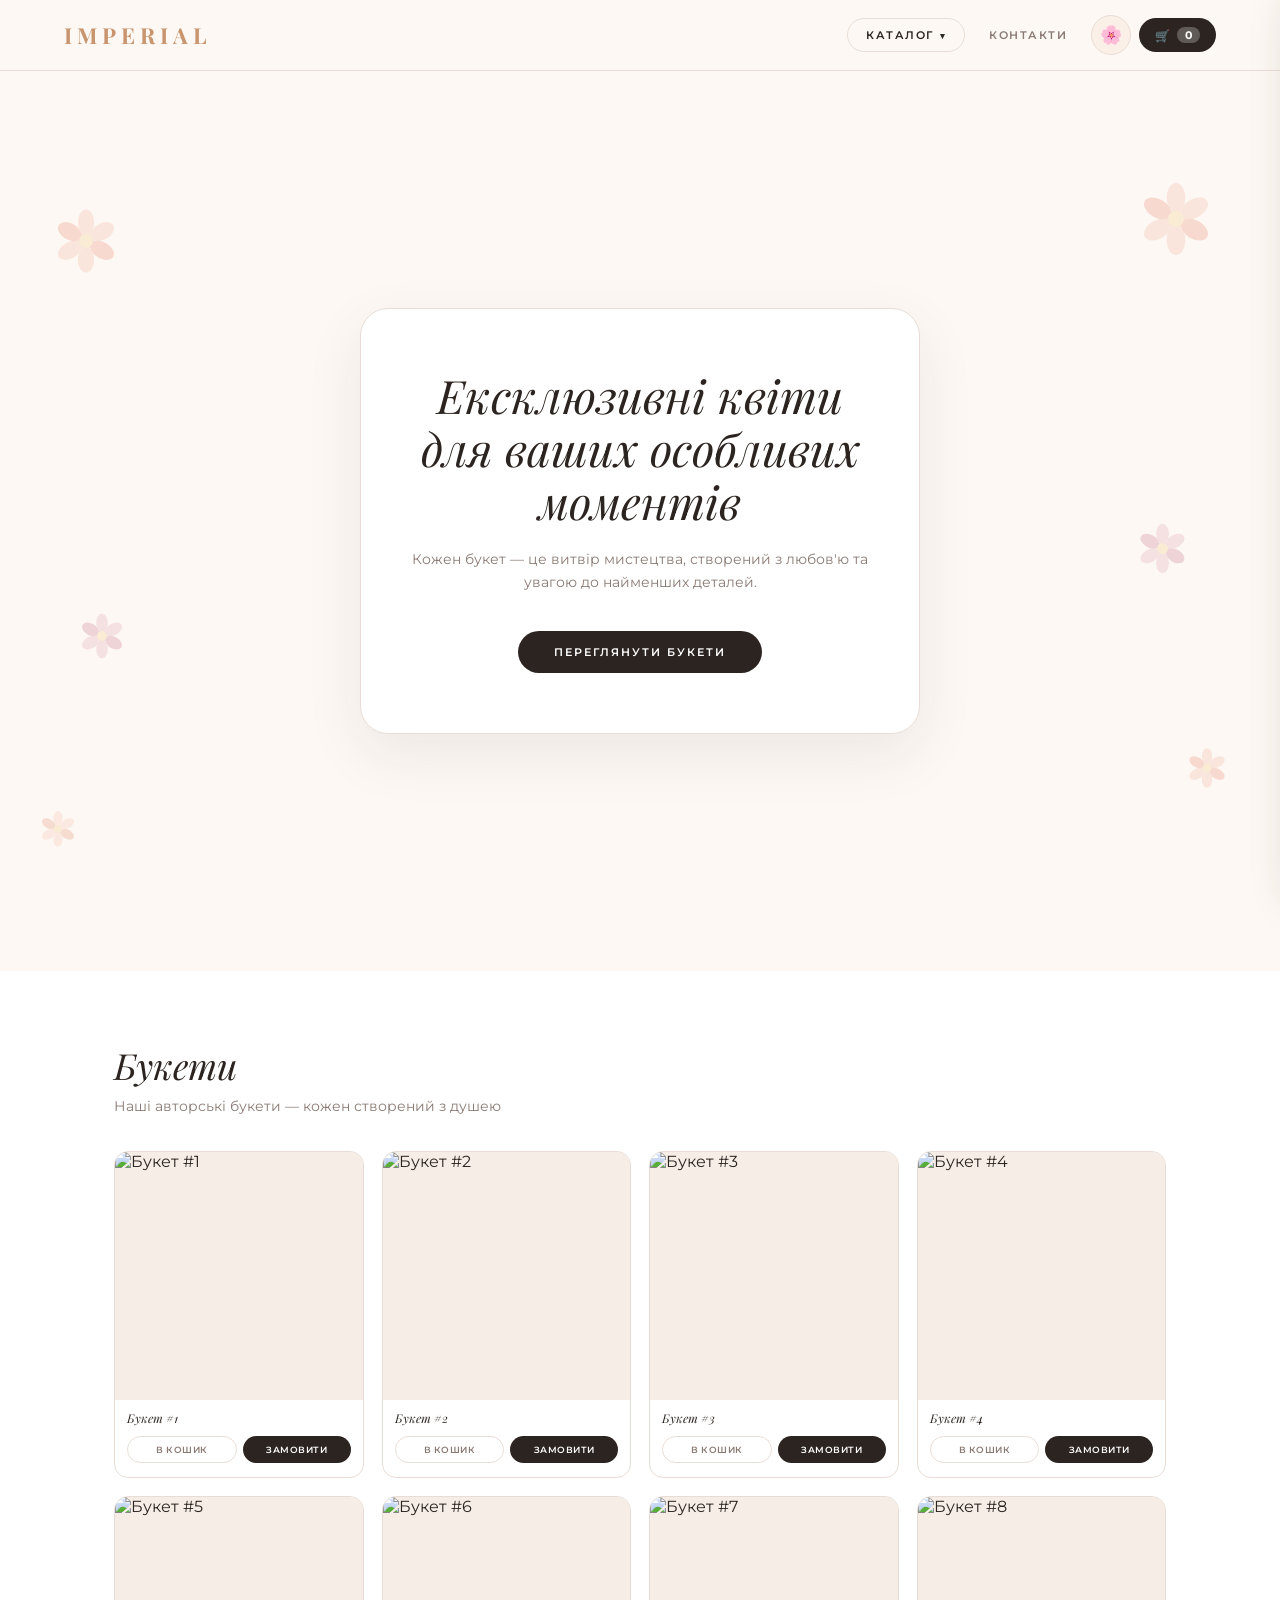
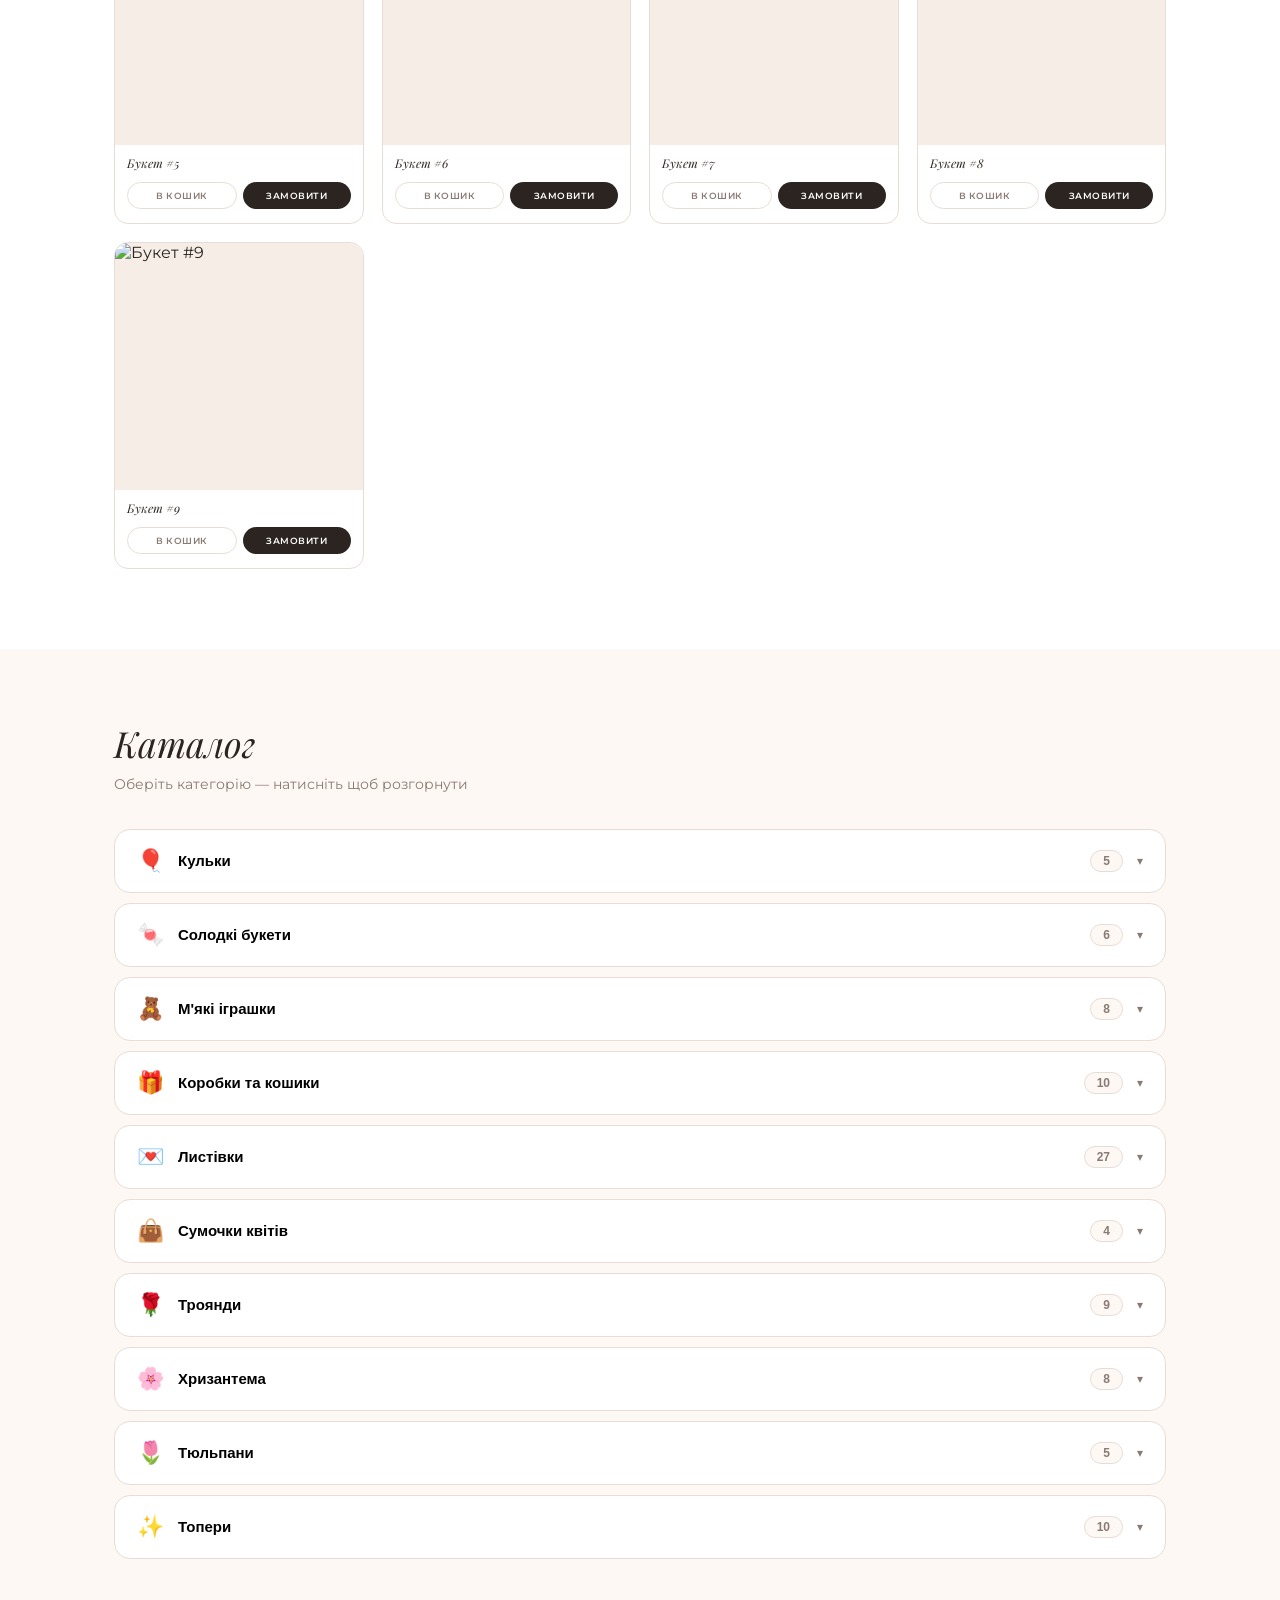
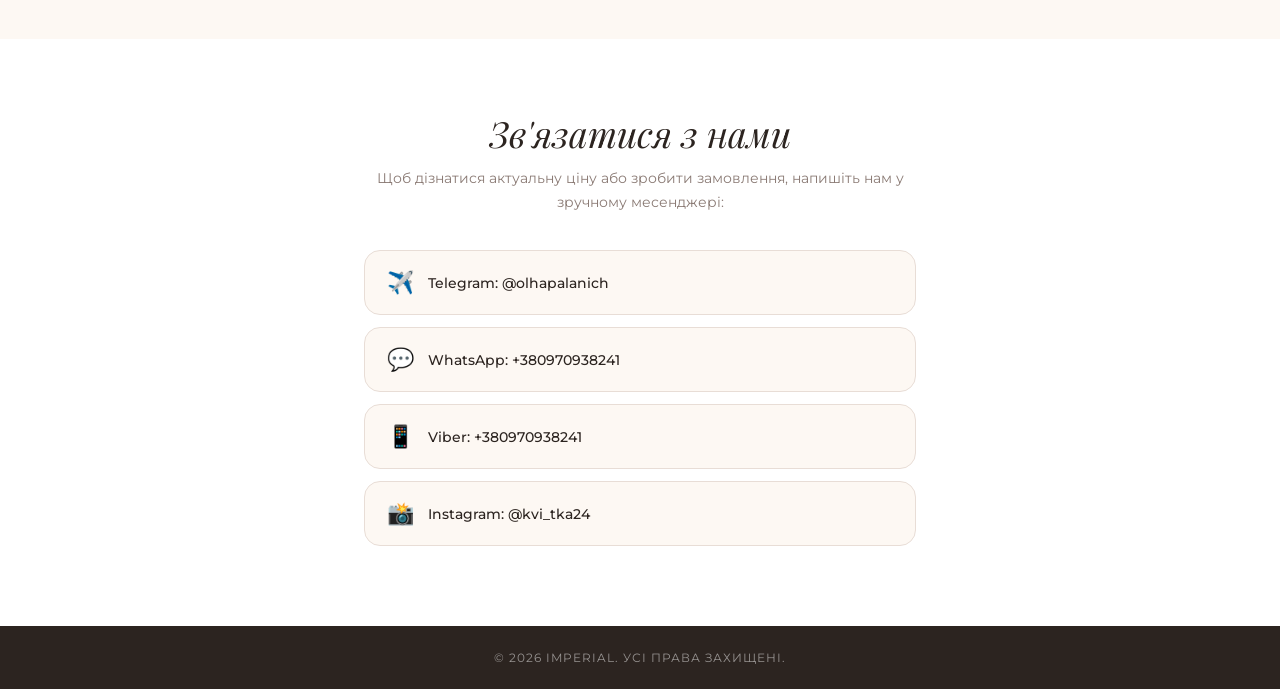
==== index.html @ 73790896 "update" ====
<!DOCTYPE html>
<html lang="uk">
<head>
<meta charset="UTF-8">
<meta name="viewport" content="width=device-width, initial-scale=1.0">
<title>Imperial — Квіти та Подарунки</title>
<link href="https://fonts.googleapis.com/css2?family=Playfair+Display:ital,wght@0,400;0,700;1,400&family=Montserrat:wght@400;500;600&display=swap" rel="stylesheet">
<style>
:root {
  --bg: #fdf8f3;
  --white: #fff;
  --text: #2c2420;
  --muted: #8a7a74;
  --border: #e8ddd6;
  --accent: #c9956e;
  --accent-light: #faf0e8;
  --dark: #2c2420;
}
* { margin:0; padding:0; box-sizing:border-box; }
html { scroll-behavior:smooth; }
body { font-family:'Montserrat',sans-serif; background:var(--bg); color:var(--text); }

/* ─── HEADER ─── */
.hdr { position:sticky; top:0; z-index:500; background:rgba(253,248,243,.96); backdrop-filter:blur(12px); border-bottom:1px solid var(--border); }
.hdr-in { max-width:1200px; margin:0 auto; padding:0 24px; height:70px; display:flex; align-items:center; justify-content:space-between; }
.logo { font-family:'Playfair Display',serif; font-size:22px; letter-spacing:5px; font-weight:700; color:var(--accent); text-decoration:none; }
.nav { display:flex; align-items:center; gap:8px; }

/* catalog dropdown */
.dd-wrap { position:relative; }
.dd-trigger { display:flex; align-items:center; gap:6px; padding:9px 18px; background:none; border:1.5px solid var(--border); border-radius:30px; cursor:pointer; font-family:'Montserrat',sans-serif; font-size:11px; font-weight:600; letter-spacing:1.5px; text-transform:uppercase; color:var(--text); transition:.2s; }
.dd-trigger:hover, .dd-trigger.is-open { background:var(--accent-light); border-color:var(--accent); }
.dd-arrow { font-size:9px; transition:transform .25s; }
.dd-trigger.is-open .dd-arrow { transform:rotate(180deg); }
.dd-menu { display:none; position:fixed; background:var(--white); border:1px solid var(--border); border-radius:18px; padding:8px; box-shadow:0 20px 60px rgba(44,36,32,.15); z-index:9999; min-width:230px; }
.dd-menu.is-open { display:block; animation:ddIn .18s ease; }
@keyframes ddIn { from{opacity:0;transform:translateY(-6px)} to{opacity:1;transform:translateY(0)} }
.dd-btn { display:flex; align-items:center; justify-content:space-between; width:100%; padding:10px 14px; border:none; background:none; border-radius:10px; cursor:pointer; font-family:'Montserrat',sans-serif; font-size:13px; font-weight:500; color:var(--text); transition:.15s; }
.dd-btn:hover { background:var(--accent-light); padding-left:18px; }
.dd-btn .cnt { font-size:11px; color:var(--muted); }
.dd-sep { height:1px; background:var(--border); margin:5px 8px; }
.dd-btn.all { font-weight:700; color:var(--accent); }

/* nav buttons */
.nav-a { padding:9px 16px; background:none; border:none; font-family:'Montserrat',sans-serif; font-size:11px; font-weight:600; letter-spacing:1.5px; text-transform:uppercase; color:var(--muted); cursor:pointer; border-radius:30px; text-decoration:none; transition:.2s; }
.nav-a:hover { color:var(--text); background:var(--accent-light); }
.build-btn { width:40px; height:40px; border-radius:50%; background:var(--accent-light); border:1.5px solid var(--border); font-size:18px; cursor:pointer; transition:.2s; display:flex; align-items:center; justify-content:center; }
.build-btn:hover { background:var(--accent); }
.cart-btn { display:flex; align-items:center; gap:7px; padding:9px 16px; background:var(--dark); border:none; border-radius:30px; cursor:pointer; color:white; font-family:'Montserrat',sans-serif; font-size:12px; font-weight:600; transition:.2s; }
.cart-btn:hover { background:var(--accent); }
.cart-n { background:rgba(255,255,255,.25); color:white; border-radius:20px; padding:1px 8px; font-size:11px; font-weight:700; min-width:20px; text-align:center; }

/* ─── HERO ─── */
.hero { min-height:100svh; display:flex; align-items:center; justify-content:center; text-align:center; position:relative; overflow:hidden; padding:80px 24px; }
.hero-fl { position:absolute; inset:0; pointer-events:none; }
.fl { position:absolute; opacity:.35; }
@keyframes fa { 0%,100%{transform:translateY(0) rotate(-5deg)} 50%{transform:translateY(-14px) rotate(5deg)} }
@keyframes fb { 0%,100%{transform:translateY(0) rotate(5deg)} 50%{transform:translateY(-10px) rotate(-8deg)} }
@keyframes fc { 0%,100%{transform:translateY(0)} 50%{transform:translateY(-18px) rotate(6deg)} }
.hero-card { background:white; border-radius:28px; padding:60px 50px; max-width:560px; box-shadow:0 20px 60px rgba(44,36,32,.08); border:1px solid var(--border); position:relative; z-index:1; }
.hero-title { font-family:'Playfair Display',serif; font-style:italic; font-size:46px; font-weight:400; line-height:1.15; margin-bottom:20px; }
.hero-sub { font-size:14px; color:var(--muted); line-height:1.7; margin-bottom:36px; }
.btn-dark { display:inline-block; padding:14px 36px; background:var(--dark); color:white; border:none; border-radius:30px; cursor:pointer; font-family:'Montserrat',sans-serif; font-size:11px; font-weight:600; letter-spacing:2px; text-transform:uppercase; transition:.25s; }
.btn-dark:hover { background:var(--accent); }

/* ─── SECTIONS ─── */
.section { padding:70px 0 80px; }
.section.bg-white { background:white; }
.sec-in { max-width:1100px; margin:0 auto; padding:0 24px; }
.sec-hdr { margin-bottom:36px; }
.sec-hdr h2 { font-family:'Playfair Display',serif; font-style:italic; font-size:36px; font-weight:400; margin-bottom:8px; }
.sec-hdr p { font-size:14px; color:var(--muted); }

/* ─── PRODUCT GRID ─── */
.pg { display:grid; grid-template-columns:repeat(auto-fill,minmax(200px,1fr)); gap:18px; }
.pc { background:var(--white); border-radius:14px; border:1px solid var(--border); overflow:hidden; transition:.3s; }
.pc:hover { transform:translateY(-3px); box-shadow:0 10px 28px rgba(44,36,32,.1); border-color:var(--accent); }
.pc-img { aspect-ratio:1; overflow:hidden; background:var(--bg); }
.pc-img img { width:100%; height:100%; object-fit:cover; display:block; transition:transform .4s; }
.pc:hover .pc-img img { transform:scale(1.06); }
.pc-body { padding:10px 12px 14px; }
.pc-name { font-family:'Playfair Display',serif; font-style:italic; font-size:12px; margin-bottom:10px; line-height:1.4; }
.pc-btns { display:flex; gap:6px; }
.pc-cart { flex:1; padding:7px 4px; border-radius:20px; border:1.5px solid var(--border); background:none; font-family:'Montserrat',sans-serif; font-size:9px; font-weight:600; text-transform:uppercase; letter-spacing:.5px; color:var(--muted); cursor:pointer; transition:.2s; }
.pc-cart:hover { background:var(--accent-light); border-color:var(--accent); color:var(--text); }
.pc-order { flex:1; padding:7px 4px; border-radius:20px; border:none; background:var(--dark); color:white; font-family:'Montserrat',sans-serif; font-size:9px; font-weight:600; text-transform:uppercase; letter-spacing:.5px; cursor:pointer; transition:.2s; }
.pc-order:hover { background:var(--accent); }

/* ─── ACCORDION ─── */
.acc { display:flex; flex-direction:column; gap:10px; }
.acc-block { background:var(--white); border-radius:16px; border:1px solid var(--border); overflow:hidden; transition:box-shadow .3s,border-color .3s; }
.acc-block.open { border-color:var(--accent); box-shadow:0 6px 30px rgba(201,149,110,.12); }
.acc-head { display:flex; align-items:center; gap:14px; width:100%; padding:18px 22px; background:none; border:none; cursor:pointer; text-align:left; transition:background .2s; }
.acc-head:hover, .acc-block.open .acc-head { background:var(--accent-light); }
.acc-ico { font-size:22px; flex-shrink:0; }
.acc-lbl { flex:1; font-size:15px; font-weight:600; }
.acc-num { padding:3px 12px; border-radius:20px; background:var(--bg); border:1px solid var(--border); font-size:12px; font-weight:600; color:var(--muted); transition:.2s; }
.acc-block.open .acc-num { background:var(--accent); border-color:var(--accent); color:white; }
.acc-arr { font-size:12px; color:var(--muted); transition:transform .3s; flex-shrink:0; }
.acc-block.open .acc-arr { transform:rotate(180deg); }
.acc-body { display:none; border-top:1px solid var(--border); padding:22px; }
.acc-block.open .acc-body { display:block; animation:accIn .25s ease; }
@keyframes accIn { from{opacity:0;transform:translateY(-8px)} to{opacity:1;transform:translateY(0)} }

/* ─── CONTACTS ─── */
.contacts-inner { max-width:600px; margin:0 auto; padding:0 24px; text-align:center; }
.contacts-inner h2 { font-family:'Playfair Display',serif; font-style:italic; font-size:36px; font-weight:400; margin-bottom:10px; }
.contacts-inner > p { font-size:14px; color:var(--muted); margin-bottom:36px; line-height:1.7; }
.cc { display:flex; flex-direction:column; gap:12px; }
.cc-btn { display:flex; align-items:center; gap:14px; padding:18px 22px; background:var(--bg); border:1px solid var(--border); border-radius:16px; cursor:pointer; color:var(--text); font-family:'Montserrat',sans-serif; font-size:14px; font-weight:500; transition:.2s; text-align:left; }
.cc-btn:hover { background:var(--accent-light); border-color:var(--accent); transform:translateX(4px); }
.cc-ico { font-size:22px; flex-shrink:0; }

/* ─── FOOTER ─── */
footer { background:var(--dark); color:rgba(255,255,255,.5); text-align:center; padding:24px; font-size:12px; letter-spacing:1px; text-transform:uppercase; }

/* ─── OVERLAY + SIDEBAR ─── */
.overlay { display:none; position:fixed; inset:0; background:rgba(44,36,32,.4); z-index:1000; backdrop-filter:blur(2px); }
.overlay.on { display:block; }
.sb { position:fixed; top:0; right:-420px; width:400px; height:100vh; background:var(--white); z-index:1001; transition:right .35s ease; display:flex; flex-direction:column; box-shadow:-10px 0 40px rgba(44,36,32,.15); }
.sb.on { right:0; }
.sb-hdr { padding:18px 22px 16px; border-bottom:1px solid var(--border); display:flex; align-items:center; justify-content:space-between; }
.sb-tabs { display:flex; gap:4px; }
.sb-tab { padding:7px 16px; border-radius:20px; border:none; background:none; font-family:'Montserrat',sans-serif; font-size:12px; font-weight:600; cursor:pointer; color:var(--muted); transition:.2s; }
.sb-tab.on { background:var(--dark); color:white; }
.sb-x { width:34px; height:34px; border-radius:50%; border:1.5px solid var(--border); background:none; font-size:18px; cursor:pointer; color:var(--muted); display:flex; align-items:center; justify-content:center; transition:.2s; }
.sb-x:hover { background:var(--border); }
.sb-panel { display:none; flex-direction:column; flex:1; overflow:hidden; }
.sb-panel.on { display:flex; }
.sb-scroll { flex:1; overflow-y:auto; padding:16px 22px; }
.sb-foot { padding:14px 22px; border-top:1px solid var(--border); }

/* cart */
.cart-empty { text-align:center; padding:60px 20px; color:var(--muted); }
.cart-empty span { font-size:44px; display:block; margin-bottom:12px; opacity:.3; }
.cart-empty p { font-size:15px; font-weight:500; margin-bottom:6px; }
.ci { display:flex; align-items:center; gap:10px; padding:12px 0; border-bottom:1px solid var(--border); }
.ci-name { flex:1; font-size:13px; line-height:1.4; }
.ci-ctrl { display:flex; align-items:center; gap:6px; }
.ci-q { width:26px; height:26px; border-radius:50%; border:1.5px solid var(--border); background:none; font-size:14px; cursor:pointer; color:var(--muted); display:flex; align-items:center; justify-content:center; transition:.2s; }
.ci-q:hover { border-color:var(--accent); color:var(--accent); }
.ci-num { font-size:13px; font-weight:600; min-width:18px; text-align:center; }
.ci-rm { width:26px; height:26px; border-radius:50%; border:none; background:none; font-size:18px; cursor:pointer; color:var(--muted); display:flex; align-items:center; justify-content:center; transition:color .2s; }
.ci-rm:hover { color:#c0392b; }
.cart-total { font-size:13px; color:var(--muted); margin-bottom:12px; }
.cart-total b { color:var(--text); }
.ms-lbl { font-size:11px; font-weight:600; letter-spacing:1px; text-transform:uppercase; color:var(--muted); margin-bottom:8px; }
.ms-grid { display:grid; grid-template-columns:1fr 1fr; gap:7px; margin-bottom:10px; }
.ms-btn { padding:9px 6px; border-radius:10px; border:1.5px solid var(--border); background:none; font-family:'Montserrat',sans-serif; font-size:11px; font-weight:600; cursor:pointer; color:var(--muted); transition:.2s; }
.ms-btn:hover, .ms-btn.on { background:var(--accent-light); border-color:var(--accent); color:var(--text); }
.order-btn { width:100%; padding:14px; border-radius:14px; background:var(--dark); border:none; color:white; font-family:'Montserrat',sans-serif; font-size:12px; font-weight:600; letter-spacing:1px; text-transform:uppercase; cursor:pointer; transition:.25s; }
.order-btn:hover { background:var(--accent); }

/* builder */
.bld-lbl { font-size:11px; font-weight:600; letter-spacing:1px; text-transform:uppercase; color:var(--muted); margin-bottom:10px; }
.ft-grid { display:grid; grid-template-columns:repeat(3,1fr); gap:8px; margin-bottom:18px; }
.ft-btn { padding:12px 6px; border-radius:12px; border:1.5px solid var(--border); background:none; font-family:'Montserrat',sans-serif; font-size:11px; font-weight:600; cursor:pointer; color:var(--muted); transition:.2s; text-align:center; }
.ft-btn .fi { display:block; font-size:22px; margin-bottom:4px; }
.ft-btn:hover, .ft-btn.on { background:var(--accent-light); border-color:var(--accent); color:var(--text); }
.cg { display:flex; flex-wrap:wrap; gap:7px; margin-bottom:18px; min-height:36px; }
.cc2 { display:flex; align-items:center; gap:6px; padding:6px 12px; border-radius:20px; border:1.5px solid var(--border); background:none; font-family:'Montserrat',sans-serif; font-size:11px; font-weight:500; cursor:pointer; color:var(--muted); transition:.2s; }
.cc2.on { border-color:var(--accent); background:var(--accent-light); color:var(--text); }
.cd { width:12px; height:12px; border-radius:50%; border:1px solid rgba(0,0,0,.1); flex-shrink:0; }
.qty-row { display:flex; align-items:center; justify-content:space-between; margin-bottom:18px; }
.qty-ctrl { display:flex; align-items:center; gap:10px; }
.qty-b { width:32px; height:32px; border-radius:50%; border:1.5px solid var(--border); background:none; font-size:18px; cursor:pointer; color:var(--muted); display:flex; align-items:center; justify-content:center; transition:.2s; }
.qty-b:hover { border-color:var(--accent); color:var(--accent); }
.qty-n { font-size:16px; font-weight:600; min-width:28px; text-align:center; }
.add-btn { width:100%; padding:12px; border-radius:12px; background:var(--accent-light); border:1.5px solid var(--accent); color:var(--accent); font-family:'Montserrat',sans-serif; font-size:11px; font-weight:700; letter-spacing:1px; text-transform:uppercase; cursor:pointer; transition:.2s; margin-bottom:18px; }
.add-btn:hover { background:var(--accent); color:white; }
.bld-list { margin-bottom:14px; }
.bld-item { display:flex; align-items:center; gap:10px; padding:10px 0; border-bottom:1px solid var(--border); }
.bi-info { flex:1; }
.bi-t { font-size:13px; font-weight:600; }
.bi-d { font-size:11px; color:var(--muted); }
.bld-note { width:100%; padding:10px 14px; border-radius:12px; border:1.5px solid var(--border); background:var(--bg); font-family:'Montserrat',sans-serif; font-size:13px; resize:none; outline:none; margin-bottom:12px; color:var(--text); }
.bld-note:focus { border-color:var(--accent); }

/* modal */
.modal-bg { display:none; position:fixed; inset:0; z-index:2000; background:rgba(44,36,32,.45); backdrop-filter:blur(4px); align-items:center; justify-content:center; padding:20px; }
.modal-bg.on { display:flex; }
.modal { background:white; border-radius:24px; padding:36px; width:100%; max-width:440px; max-height:calc(100svh - 40px); overflow-y:auto; box-shadow:0 30px 80px rgba(44,36,32,.2); }
.modal h3 { font-family:'Playfair Display',serif; font-style:italic; font-size:22px; font-weight:400; margin-bottom:6px; }
.modal-sub { font-size:13px; color:var(--muted); margin-bottom:22px; }
.modal-btns { display:flex; flex-direction:column; gap:10px; }
.modal-btn { display:flex; align-items:center; gap:12px; padding:14px 18px; border-radius:14px; border:1.5px solid var(--border); background:var(--bg); font-family:'Montserrat',sans-serif; font-size:13px; font-weight:500; cursor:pointer; color:var(--text); transition:.2s; text-align:left; }
.modal-btn:hover { background:var(--accent-light); border-color:var(--accent); transform:translateX(4px); }
.modal-btn .mi { font-size:22px; }
.modal-cancel { width:100%; margin-top:14px; padding:12px; border-radius:12px; border:1.5px solid var(--border); background:none; font-family:'Montserrat',sans-serif; font-size:12px; font-weight:600; cursor:pointer; color:var(--muted); transition:.2s; }
.modal-cancel:hover { background:var(--border); }

/* toast */
.toast { position:fixed; bottom:30px; left:50%; transform:translateX(-50%) translateY(20px); background:var(--dark); color:white; padding:16px 24px; border-radius:16px; font-family:'Montserrat',sans-serif; font-size:13px; font-weight:500; z-index:9999; box-shadow:0 10px 40px rgba(0,0,0,.3); text-align:center; line-height:1.6; max-width:320px; opacity:0; transition:all .3s ease; pointer-events:none; }
.toast.on { opacity:1; transform:translateX(-50%) translateY(0); }

/* mobile */
@media(max-width:768px) {
  .sb { width:min(100vw,400px); }
  .hero-title { font-size:32px; }
  .hero-card { padding:40px 28px; }
  .pg { grid-template-columns:repeat(2,1fr); gap:12px; }
}
@media(max-width:480px) {
  .nav-a { display:none; }
  .hero-card { padding:30px 18px; }
  .hero-title { font-size:27px; }
}
</style>
</head>
<body>

<!-- HEADER -->
<header class="hdr">
  <div class="hdr-in">
    <a href="#" class="logo">IMPERIAL</a>
    <nav class="nav">
      <div class="dd-wrap">
        <button class="dd-trigger" id="ddBtn" onclick="ddToggle(event)">
          Каталог <span class="dd-arrow">▾</span>
        </button>
        <div class="dd-menu" id="ddMenu">
          <button class="dd-btn all" onclick="ddGo('bouquets')">💐 Букети <span class="cnt">9</span></button>
          <div class="dd-sep"></div>
          <button class="dd-btn" onclick="ddGo('kulky')">🎈 Кульки <span class="cnt">5</span></button>
          <button class="dd-btn" onclick="ddGo('solodki')">🍬 Солодкі букети <span class="cnt">6</span></button>
          <button class="dd-btn" onclick="ddGo('igrashky')">🧸 М'які іграшки <span class="cnt">8</span></button>
          <button class="dd-btn" onclick="ddGo('korobky')">🎁 Коробки та кошики <span class="cnt">10</span></button>
          <button class="dd-btn" onclick="ddGo('listivky')">💌 Листівки <span class="cnt">27</span></button>
          <button class="dd-btn" onclick="ddGo('sumochky')">👜 Сумочки квітів <span class="cnt">4</span></button>
          <button class="dd-btn" onclick="ddGo('troyandy')">🌹 Троянди <span class="cnt">9</span></button>
          <button class="dd-btn" onclick="ddGo('khrizantema')">🌸 Хризантема <span class="cnt">8</span></button>
          <button class="dd-btn" onclick="ddGo('tulpany')">🌷 Тюльпани <span class="cnt">5</span></button>
          <button class="dd-btn" onclick="ddGo('topery')">✨ Топери <span class="cnt">10</span></button>
          <div class="dd-sep"></div>
          <button class="dd-btn all" onclick="ddGo('catalog')">📋 Весь каталог</button>
        </div>
      </div>
      <a href="#contacts" class="nav-a">Контакти</a>
      <button class="build-btn" onclick="sbOpen('build')" title="Скласти букет">🌸</button>
      <button class="cart-btn" onclick="sbOpen('cart')">🛒 <span class="cart-n" id="cartN">0</span></button>
    </nav>
  </div>
</header>

<!-- HERO -->
<section class="hero" id="home">
  <div class="hero-fl">
    <div class="fl" style="left:4%;top:15%;width:70px;height:70px;animation:fa 7s ease-in-out infinite">
      <svg viewBox="0 0 60 60"><circle cx="30" cy="30" r="7" fill="#e8b4a0"/><ellipse cx="30" cy="14" rx="7" ry="11" fill="#f2c4b0" transform="rotate(0 30 30)"/><ellipse cx="30" cy="14" rx="7" ry="11" fill="#f2c4b0" transform="rotate(60 30 30)"/><ellipse cx="30" cy="14" rx="7" ry="11" fill="#eda090" transform="rotate(120 30 30)"/><ellipse cx="30" cy="14" rx="7" ry="11" fill="#f2c4b0" transform="rotate(180 30 30)"/><ellipse cx="30" cy="14" rx="7" ry="11" fill="#f2c4b0" transform="rotate(240 30 30)"/><ellipse cx="30" cy="14" rx="7" ry="11" fill="#eda090" transform="rotate(300 30 30)"/><circle cx="30" cy="30" r="6" fill="#f5d5a0"/></svg>
    </div>
    <div class="fl" style="left:6%;top:60%;width:50px;height:50px;animation:fb 9s ease-in-out infinite 1s">
      <svg viewBox="0 0 60 60"><circle cx="30" cy="30" r="7" fill="#d4a0b0"/><ellipse cx="30" cy="14" rx="7" ry="11" fill="#e8b4c4" transform="rotate(0 30 30)"/><ellipse cx="30" cy="14" rx="7" ry="11" fill="#e8b4c4" transform="rotate(60 30 30)"/><ellipse cx="30" cy="14" rx="7" ry="11" fill="#d490a4" transform="rotate(120 30 30)"/><ellipse cx="30" cy="14" rx="7" ry="11" fill="#e8b4c4" transform="rotate(180 30 30)"/><ellipse cx="30" cy="14" rx="7" ry="11" fill="#e8b4c4" transform="rotate(240 30 30)"/><ellipse cx="30" cy="14" rx="7" ry="11" fill="#d490a4" transform="rotate(300 30 30)"/><circle cx="30" cy="30" r="6" fill="#f5d5a0"/></svg>
    </div>
    <div class="fl" style="left:3%;top:82%;width:40px;height:40px;animation:fc 8s ease-in-out infinite 2s">
      <svg viewBox="0 0 60 60"><circle cx="30" cy="30" r="7" fill="#e8b4a0"/><ellipse cx="30" cy="14" rx="7" ry="11" fill="#f9d0c0" transform="rotate(0 30 30)"/><ellipse cx="30" cy="14" rx="7" ry="11" fill="#f9d0c0" transform="rotate(60 30 30)"/><ellipse cx="30" cy="14" rx="7" ry="11" fill="#e8a890" transform="rotate(120 30 30)"/><ellipse cx="30" cy="14" rx="7" ry="11" fill="#f9d0c0" transform="rotate(180 30 30)"/><ellipse cx="30" cy="14" rx="7" ry="11" fill="#f9d0c0" transform="rotate(240 30 30)"/><ellipse cx="30" cy="14" rx="7" ry="11" fill="#e8a890" transform="rotate(300 30 30)"/><circle cx="30" cy="30" r="6" fill="#f5d5a0"/></svg>
    </div>
    <div class="fl" style="right:5%;top:12%;width:80px;height:80px;animation:fb 6s ease-in-out infinite .5s">
      <svg viewBox="0 0 60 60"><circle cx="30" cy="30" r="7" fill="#e8b4a0"/><ellipse cx="30" cy="14" rx="7" ry="11" fill="#f2c4b0" transform="rotate(0 30 30)"/><ellipse cx="30" cy="14" rx="7" ry="11" fill="#f2c4b0" transform="rotate(60 30 30)"/><ellipse cx="30" cy="14" rx="7" ry="11" fill="#eda090" transform="rotate(120 30 30)"/><ellipse cx="30" cy="14" rx="7" ry="11" fill="#f2c4b0" transform="rotate(180 30 30)"/><ellipse cx="30" cy="14" rx="7" ry="11" fill="#f2c4b0" transform="rotate(240 30 30)"/><ellipse cx="30" cy="14" rx="7" ry="11" fill="#eda090" transform="rotate(300 30 30)"/><circle cx="30" cy="30" r="6" fill="#f5d5a0"/></svg>
    </div>
    <div class="fl" style="right:7%;top:50%;width:55px;height:55px;animation:fa 10s ease-in-out infinite 3s">
      <svg viewBox="0 0 60 60"><circle cx="30" cy="30" r="7" fill="#d4a0b0"/><ellipse cx="30" cy="14" rx="7" ry="11" fill="#e8b4c4" transform="rotate(0 30 30)"/><ellipse cx="30" cy="14" rx="7" ry="11" fill="#e8b4c4" transform="rotate(60 30 30)"/><ellipse cx="30" cy="14" rx="7" ry="11" fill="#d490a4" transform="rotate(120 30 30)"/><ellipse cx="30" cy="14" rx="7" ry="11" fill="#e8b4c4" transform="rotate(180 30 30)"/><ellipse cx="30" cy="14" rx="7" ry="11" fill="#e8b4c4" transform="rotate(240 30 30)"/><ellipse cx="30" cy="14" rx="7" ry="11" fill="#d490a4" transform="rotate(300 30 30)"/><circle cx="30" cy="30" r="6" fill="#f5d5a0"/></svg>
    </div>
    <div class="fl" style="right:4%;top:75%;width:44px;height:44px;animation:fc 7s ease-in-out infinite 1.5s">
      <svg viewBox="0 0 60 60"><circle cx="30" cy="30" r="7" fill="#e8b4a0"/><ellipse cx="30" cy="14" rx="7" ry="11" fill="#f2c4b0" transform="rotate(0 30 30)"/><ellipse cx="30" cy="14" rx="7" ry="11" fill="#f2c4b0" transform="rotate(60 30 30)"/><ellipse cx="30" cy="14" rx="7" ry="11" fill="#eda090" transform="rotate(120 30 30)"/><ellipse cx="30" cy="14" rx="7" ry="11" fill="#f2c4b0" transform="rotate(180 30 30)"/><ellipse cx="30" cy="14" rx="7" ry="11" fill="#f2c4b0" transform="rotate(240 30 30)"/><ellipse cx="30" cy="14" rx="7" ry="11" fill="#eda090" transform="rotate(300 30 30)"/><circle cx="30" cy="30" r="6" fill="#f5d5a0"/></svg>
    </div>
  </div>
  <div class="hero-card">
    <h1 class="hero-title">Ексклюзивні квіти для ваших особливих моментів</h1>
    <p class="hero-sub">Кожен букет — це витвір мистецтва, створений з любов'ю та увагою до найменших деталей.</p>
    <button class="btn-dark" onclick="scrollTo('bouquets')">Переглянути букети</button>
  </div>
</section>

<!-- БУКЕТИ -->
<section class="section bg-white" id="bouquets">
  <div class="sec-in">
    <div class="sec-hdr">
      <h2>Букети</h2>
      <p>Наші авторські букети — кожен створений з душею</p>
    </div>
    <div class="pg" id="pgBouquets"></div>
  </div>
</section>

<!-- КАТАЛОГ -->
<section class="section" id="catalog">
  <div class="sec-in">
    <div class="sec-hdr">
      <h2>Каталог</h2>
      <p>Оберіть категорію — натисніть щоб розгорнути</p>
    </div>
    <div class="acc" id="accList">
      <div class="acc-block" id="acc-kulky">
        <button class="acc-head" onclick="accToggle('kulky')"><span class="acc-ico">🎈</span><span class="acc-lbl">Кульки</span><span class="acc-num">5</span><span class="acc-arr">▾</span></button>
        <div class="acc-body"><div class="pg" id="pg-kulky"></div></div>
      </div>
      <div class="acc-block" id="acc-solodki">
        <button class="acc-head" onclick="accToggle('solodki')"><span class="acc-ico">🍬</span><span class="acc-lbl">Солодкі букети</span><span class="acc-num">6</span><span class="acc-arr">▾</span></button>
        <div class="acc-body"><div class="pg" id="pg-solodki"></div></div>
      </div>
      <div class="acc-block" id="acc-igrashky">
        <button class="acc-head" onclick="accToggle('igrashky')"><span class="acc-ico">🧸</span><span class="acc-lbl">М'які іграшки</span><span class="acc-num">8</span><span class="acc-arr">▾</span></button>
        <div class="acc-body"><div class="pg" id="pg-igrashky"></div></div>
      </div>
      <div class="acc-block" id="acc-korobky">
        <button class="acc-head" onclick="accToggle('korobky')"><span class="acc-ico">🎁</span><span class="acc-lbl">Коробки та кошики</span><span class="acc-num">10</span><span class="acc-arr">▾</span></button>
        <div class="acc-body"><div class="pg" id="pg-korobky"></div></div>
      </div>
      <div class="acc-block" id="acc-listivky">
        <button class="acc-head" onclick="accToggle('listivky')"><span class="acc-ico">💌</span><span class="acc-lbl">Листівки</span><span class="acc-num">27</span><span class="acc-arr">▾</span></button>
        <div class="acc-body"><div class="pg" id="pg-listivky"></div></div>
      </div>
      <div class="acc-block" id="acc-sumochky">
        <button class="acc-head" onclick="accToggle('sumochky')"><span class="acc-ico">👜</span><span class="acc-lbl">Сумочки квітів</span><span class="acc-num">4</span><span class="acc-arr">▾</span></button>
        <div class="acc-body"><div class="pg" id="pg-sumochky"></div></div>
      </div>
      <div class="acc-block" id="acc-troyandy">
        <button class="acc-head" onclick="accToggle('troyandy')"><span class="acc-ico">🌹</span><span class="acc-lbl">Троянди</span><span class="acc-num">9</span><span class="acc-arr">▾</span></button>
        <div class="acc-body"><div class="pg" id="pg-troyandy"></div></div>
      </div>
      <div class="acc-block" id="acc-khrizantema">
        <button class="acc-head" onclick="accToggle('khrizantema')"><span class="acc-ico">🌸</span><span class="acc-lbl">Хризантема</span><span class="acc-num">8</span><span class="acc-arr">▾</span></button>
        <div class="acc-body"><div class="pg" id="pg-khrizantema"></div></div>
      </div>
      <div class="acc-block" id="acc-tulpany">
        <button class="acc-head" onclick="accToggle('tulpany')"><span class="acc-ico">🌷</span><span class="acc-lbl">Тюльпани</span><span class="acc-num">5</span><span class="acc-arr">▾</span></button>
        <div class="acc-body"><div class="pg" id="pg-tulpany"></div></div>
      </div>
      <div class="acc-block" id="acc-topery">
        <button class="acc-head" onclick="accToggle('topery')"><span class="acc-ico">✨</span><span class="acc-lbl">Топери</span><span class="acc-num">10</span><span class="acc-arr">▾</span></button>
        <div class="acc-body"><div class="pg" id="pg-topery"></div></div>
      </div>
    </div>
  </div>
</section>

<!-- CONTACTS -->
<section class="section bg-white" id="contacts">
  <div class="contacts-inner">
    <h2>Зв'язатися з нами</h2>
    <p>Щоб дізнатися актуальну ціну або зробити замовлення, напишіть нам у зручному месенджері:</p>
    <div class="cc">
      <button class="cc-btn" onclick="send('telegram','Вітаю! Хочу дізнатися більше про ваші квіти та подарунки 🌸')"><span class="cc-ico">✈️</span> Telegram: @olhapalanich</button>
      <button class="cc-btn" onclick="send('whatsapp','Вітаю! Хочу дізнатися більше про ваші квіти та подарунки 🌸')"><span class="cc-ico">💬</span> WhatsApp: +380970938241</button>
      <button class="cc-btn" onclick="send('viber','Вітаю! Хочу дізнатися більше про ваші квіти та подарунки 🌸')"><span class="cc-ico">📱</span> Viber: +380970938241</button>
      <button class="cc-btn" onclick="send('instagram','')"><span class="cc-ico">📸</span> Instagram: @kvi_tka24</button>
    </div>
  </div>
</section>

<footer>© 2026 Imperial. Усі права захищені.</footer>

<!-- OVERLAY -->
<div class="overlay" id="overlay" onclick="sbClose()"></div>

<!-- SIDEBAR -->
<div class="sb" id="sb">
  <div class="sb-hdr">
    <div class="sb-tabs">
      <button class="sb-tab on" id="tab-cart" onclick="sbTab('cart')">🛒 Кошик</button>
      <button class="sb-tab" id="tab-build" onclick="sbTab('build')">🌸 Свій букет</button>
    </div>
    <button class="sb-x" onclick="sbClose()">✕</button>
  </div>
  <!-- CART PANEL -->
  <div class="sb-panel on" id="panel-cart">
    <div class="sb-scroll" id="cartItems">
      <div class="cart-empty"><span>🌸</span><p>Кошик порожній</p><small>Додайте товари</small></div>
    </div>
    <div class="sb-foot" id="cartFoot" style="display:none">
      <div class="cart-total">Товарів: <b id="cartTotal">0</b></div>
      <div class="ms-lbl">Відправити через:</div>
      <div class="ms-grid">
        <button class="ms-btn on" data-m="telegram" onclick="msSelect(this,'telegram')">✈️ Telegram</button>
        <button class="ms-btn" data-m="whatsapp" onclick="msSelect(this,'whatsapp')">💬 WhatsApp</button>
        <button class="ms-btn" data-m="viber" onclick="msSelect(this,'viber')">📱 Viber</button>
        <button class="ms-btn" data-m="instagram" onclick="msSelect(this,'instagram')">📸 Instagram</button>
      </div>
      <button class="order-btn" onclick="cartSend()">Оформити замовлення 🌸</button>
    </div>
  </div>
  <!-- BUILD PANEL -->
  <div class="sb-panel" id="panel-build">
    <div class="sb-scroll">
      <div class="bld-lbl">1. Оберіть квітку</div>
      <div class="ft-grid">
        <button class="ft-btn on" data-type="Троянди" onclick="ftSelect(this)"><span class="fi">🌹</span>Троянди</button>
        <button class="ft-btn" data-type="Хризантеми" onclick="ftSelect(this)"><span class="fi">🌸</span>Хризантеми</button>
        <button class="ft-btn" data-type="Тюльпани" onclick="ftSelect(this)"><span class="fi">🌷</span>Тюльпани</button>
      </div>
      <div class="bld-lbl">2. Колір</div>
      <div class="cg" id="colorGrid"></div>
      <div class="qty-row">
        <div class="bld-lbl" style="margin-bottom:0">3. Кількість</div>
        <div class="qty-ctrl">
          <button class="qty-b" onclick="qtyChange(-1)">−</button>
          <span class="qty-n" id="bldQty">1</span>
          <button class="qty-b" onclick="qtyChange(1)">+</button>
        </div>
      </div>
      <button class="add-btn" onclick="bldAdd()">+ Додати до букету</button>
      <div class="bld-list" id="bldList"></div>
      <textarea class="bld-note" id="bldNote" rows="3" placeholder="Побажання: зелень, стрічка, пакування..."></textarea>
    </div>
    <div class="sb-foot">
      <div class="ms-grid">
        <button class="ms-btn on" data-bm="telegram" onclick="bldMsSelect(this,'telegram')">✈️ Telegram</button>
        <button class="ms-btn" data-bm="whatsapp" onclick="bldMsSelect(this,'whatsapp')">💬 WhatsApp</button>
        <button class="ms-btn" data-bm="viber" onclick="bldMsSelect(this,'viber')">📱 Viber</button>
        <button class="ms-btn" data-bm="instagram" onclick="bldMsSelect(this,'instagram')">📸 Instagram</button>
      </div>
      <button class="order-btn" onclick="bldSend()">Надіслати замовлення 🌸</button>
    </div>
  </div>
</div>

<!-- MODAL -->
<div class="modal-bg" id="modal" onclick="if(event.target===this)modalClose()">
  <div class="modal">
    <h3 id="modalTitle">Замовити</h3>
    <p class="modal-sub">Оберіть зручний месенджер:</p>
    <div class="modal-btns">
      <button class="modal-btn" onclick="modalSend('telegram')"><span class="mi">✈️</span> Telegram</button>
      <button class="modal-btn" onclick="modalSend('whatsapp')"><span class="mi">💬</span> WhatsApp</button>
      <button class="modal-btn" onclick="modalSend('viber')"><span class="mi">📱</span> Viber</button>
      <button class="modal-btn" onclick="modalSend('instagram')"><span class="mi">📸</span> Instagram</button>
    </div>
    <button class="modal-cancel" onclick="modalClose()">Скасувати</button>
  </div>
</div>

<!-- TOAST -->
<div class="toast" id="toast"></div>

<script>
// ═══════════════════════════════
// CATALOG DATA
// ═══════════════════════════════
var CATS = [
  {id:'kulky',       lbl:'Кульки',            dir:'Кульки',                     p:'4',  n:5 },
  {id:'solodki',     lbl:'Солодкі букети',    dir:'Солодкі букети',             p:'5',  n:6 },
  {id:'igrashky',    lbl:"М'які іграшки",     dir:'Мякі іграшки',               p:'6',  n:8 },
  {id:'korobky',     lbl:'Коробки та кошики', dir:'Коробки сумочки та корзини', p:'8',  n:10},
  {id:'listivky',    lbl:'Листівки',          dir:'Листівки',                   p:'9',  n:27},
  {id:'sumochky',    lbl:'Сумочки квітів',    dir:'Сумочки квітів',             p:'10', n:4 },
  {id:'troyandy',    lbl:'Троянди',           dir:'троянди',                    p:'1',  n:9 },
  {id:'khrizantema', lbl:'Хризантема',        dir:'Хризантема',                 p:'2',  n:8 },
  {id:'tulpany',     lbl:'Тюльпани',          dir:'Тюльпани',                   p:'3',  n:5 },
  {id:'topery',      lbl:'Топери',            dir:'Топери',                     p:'7',  n:10}
];

// Build product card HTML
function makeCard(name, src) {
  return '<div class="pc">'
    + '<div class="pc-img"><img src="' + src + '" alt="' + name + '" loading="lazy" onerror="this.parentElement.style.background=\'#f5ede6\'"></div>'
    + '<div class="pc-body">'
    + '<div class="pc-name">' + name + '</div>'
    + '<div class="pc-btns">'
    + '<button class="pc-cart" onclick="cartAdd(\'' + name.replace(/'/g, "\\'") + '\')">В кошик</button>'
    + '<button class="pc-order" onclick="modalOpen(\'' + name.replace(/'/g, "\\'") + '\')">Замовити</button>'
    + '</div></div></div>';
}

// Build all grids on page load
window.addEventListener('DOMContentLoaded', function() {
  // Bouquets: images/images1/1.jpg ... 9.jpg
  var bq = document.getElementById('pgBouquets');
  if (bq) {
    var h = '';
    for (var i = 1; i <= 9; i++) {
      h += makeCard('Букет #' + i, 'images/images1/' + i + '.jpg');
    }
    bq.innerHTML = h;
  }

  // Catalog categories
  CATS.forEach(function(c) {
    var g = document.getElementById('pg-' + c.id);
    if (!g) return;
    var h = '';
    for (var i = 1; i <= c.n; i++) {
      h += makeCard(c.lbl + ' #' + i, 'images/images1/' + c.dir + '/' + c.p + '.' + i + '.jpg');
    }
    g.innerHTML = h;
  });

  // Init builder colors
  buildColors('Троянди');
});

// ═══════════════════════════════
// SCROLL HELPER
// ═══════════════════════════════
function scrollTo(id) {
  var el = document.getElementById(id);
  if (el) el.scrollIntoView({behavior: 'smooth'});
}

// ═══════════════════════════════
// DROPDOWN
// ═══════════════════════════════
function ddToggle(e) {
  e.stopPropagation();
  var btn = document.getElementById('ddBtn');
  var menu = document.getElementById('ddMenu');
  var open = menu.classList.contains('is-open');
  menu.classList.toggle('is-open', !open);
  btn.classList.toggle('is-open', !open);
  if (!open) {
    var r = btn.getBoundingClientRect();
    menu.style.left = r.left + 'px';
    menu.style.top = (r.bottom + 6) + 'px';
  }
}

function ddClose() {
  document.getElementById('ddMenu').classList.remove('is-open');
  document.getElementById('ddBtn').classList.remove('is-open');
}

document.addEventListener('click', function(e) {
  if (!document.getElementById('ddBtn').contains(e.target)) ddClose();
});

function ddGo(id) {
  ddClose();
  if (id === 'bouquets' || id === 'catalog') {
    setTimeout(function() { scrollTo(id); }, 80);
  } else {
    // Open accordion and scroll to it
    setTimeout(function() {
      // Close all first
      document.querySelectorAll('.acc-block').forEach(function(b) { b.classList.remove('open'); });
      // Open target
      var block = document.getElementById('acc-' + id);
      if (block) {
        block.classList.add('open');
        setTimeout(function() { block.scrollIntoView({behavior:'smooth', block:'start'}); }, 50);
      }
    }, 80);
  }
}

// ═══════════════════════════════
// ACCORDION
// ═══════════════════════════════
function accToggle(id) {
  var block = document.getElementById('acc-' + id);
  if (!block) return;
  var wasOpen = block.classList.contains('open');
  // Close all
  document.querySelectorAll('.acc-block').forEach(function(b) { b.classList.remove('open'); });
  // Toggle this one
  if (!wasOpen) block.classList.add('open');
}

// ═══════════════════════════════
// SIDEBAR
// ═══════════════════════════════
function sbOpen(panel) {
  document.getElementById('sb').classList.add('on');
  document.getElementById('overlay').classList.add('on');
  document.body.style.overflow = 'hidden';
  sbTab(panel || 'cart');
}

function sbClose() {
  document.getElementById('sb').classList.remove('on');
  document.getElementById('overlay').classList.remove('on');
  document.body.style.overflow = '';
}

function sbTab(id) {
  document.querySelectorAll('.sb-tab').forEach(function(t) { t.classList.remove('on'); });
  document.querySelectorAll('.sb-panel').forEach(function(p) { p.classList.remove('on'); });
  document.getElementById('tab-' + id).classList.add('on');
  document.getElementById('panel-' + id).classList.add('on');
}

// ═══════════════════════════════
// CART
// ═══════════════════════════════
var cart = [];
var cartMs = 'telegram';

function cartAdd(name) {
  var item = cart.find(function(i) { return i.name === name; });
  if (item) { item.qty++; } else { cart.push({name: name, qty: 1}); }
  cartRender();
  sbOpen('cart');
}

function cartRemove(name) {
  cart = cart.filter(function(i) { return i.name !== name; });
  cartRender();
}

function cartQty(name, d) {
  var item = cart.find(function(i) { return i.name === name; });
  if (item) { item.qty = Math.max(1, item.qty + d); cartRender(); }
}

function cartRender() {
  var total = cart.reduce(function(s, i) { return s + i.qty; }, 0);
  document.getElementById('cartN').textContent = total;
  var el = document.getElementById('cartItems');
  var ft = document.getElementById('cartFoot');
  if (!cart.length) {
    el.innerHTML = '<div class="cart-empty"><span>🌸</span><p>Кошик порожній</p><small>Додайте товари</small></div>';
    ft.style.display = 'none';
  } else {
    var h = '';
    cart.forEach(function(item) {
      var n = item.name.replace(/'/g, "\\'");
      h += '<div class="ci">'
        + '<div class="ci-name">' + item.name + '</div>'
        + '<div class="ci-ctrl">'
        + '<button class="ci-q" onclick="cartQty(\'' + n + '\',-1)">−</button>'
        + '<span class="ci-num">' + item.qty + '</span>'
        + '<button class="ci-q" onclick="cartQty(\'' + n + '\',1)">+</button>'
        + '<button class="ci-rm" onclick="cartRemove(\'' + n + '\')">×</button>'
        + '</div></div>';
    });
    el.innerHTML = h;
    document.getElementById('cartTotal').textContent = total;
    ft.style.display = 'block';
  }
}

function msSelect(btn, m) {
  cartMs = m;
  document.querySelectorAll('[data-m]').forEach(function(b) { b.classList.remove('on'); });
  btn.classList.add('on');
}

function cartSend() {
  if (!cart.length) return;
  var lines = cart.map(function(i) {
    return '• ' + i.name + (i.qty > 1 ? ' — ' + i.qty + ' шт.' : '');
  }).join('\n');
  send(cartMs, 'Вітаю! 🌸 Хочу замовити:\n\n' + lines + '\n\nПідкажіть, будь ласка, ціну та деталі?');
  sbClose();
}

// ═══════════════════════════════
// MODAL
// ═══════════════════════════════
var modalName = '';

function modalOpen(name) {
  modalName = name;
  document.getElementById('modalTitle').textContent = name;
  document.getElementById('modal').classList.add('on');
}

function modalClose() {
  document.getElementById('modal').classList.remove('on');
  modalName = '';
}

function modalSend(platform) {
  send(platform, 'Вітаю! 🌸 Хочу замовити: ' + modalName + '\n\nПідкажіть, будь ласка, актуальну ціну?');
  modalClose();
}

// ═══════════════════════════════
// MESSENGER SEND
// ═══════════════════════════════
function send(platform, msg) {
  var enc = encodeURIComponent(msg);

  if (platform === 'telegram') {
    window.open('https://t.me/olhapalanic?text=' + enc, '_blank');

  } else if (platform === 'whatsapp') {
    window.open('https://wa.me/380970938241?text=' + enc, '_blank');

  } else if (platform === 'viber') {
    // Copy message, show toast, then open Viber
    copyText(msg);
    showToast('📋 <b>Повідомлення скопійовано!</b><br><small>Відкриваємо Viber — вставте текст у поле чату (утримайте → Вставити)</small>');
    setTimeout(function() {
      window.open('viber://chat?number=%2B380970938241', '_blank');
    }, 1800);

  } else if (platform === 'instagram') {
    // Copy message, show toast, then open Instagram
    if (msg) copyText(msg);
    showToast('📋 <b>Повідомлення скопійовано!</b><br><small>Відкриваємо Instagram — вставте текст у Direct (утримайте → Вставити)</small>');
    setTimeout(function() {
      window.open('https://instagram.com/kvi_tka24', '_blank');
    }, 1800);
  }
}

function copyText(text) {
  if (navigator.clipboard && navigator.clipboard.writeText) {
    navigator.clipboard.writeText(text).catch(function() { fallbackCopy(text); });
  } else {
    fallbackCopy(text);
  }
}

function fallbackCopy(text) {
  var ta = document.createElement('textarea');
  ta.value = text;
  ta.style.position = 'fixed';
  ta.style.opacity = '0';
  document.body.appendChild(ta);
  ta.focus();
  ta.select();
  try { document.execCommand('copy'); } catch(e) {}
  document.body.removeChild(ta);
}

function showToast(html) {
  var t = document.getElementById('toast');
  t.innerHTML = html;
  t.classList.add('on');
  setTimeout(function() { t.classList.remove('on'); }, 4500);
}

// ═══════════════════════════════
// BOUQUET BUILDER
// ═══════════════════════════════
var COLORS = {
  'Троянди':    [{n:'Червоні',c:'#c0392b'},{n:'Рожеві',c:'#e91e8c'},{n:'Білі',c:'#f5f0eb'},{n:'Кремові',c:'#f0d9b5'},{n:'Жовті',c:'#f1c40f'},{n:'Бордові',c:'#7b1e3a'},{n:'Персикові',c:'#ffb347'}],
  'Хризантеми':[{n:'Білі',c:'#f5f0eb'},{n:'Жовті',c:'#f1c40f'},{n:'Рожеві',c:'#e91e8c'},{n:'Фіолетові',c:'#8e44ad'},{n:'Кремові',c:'#f0d9b5'}],
  'Тюльпани':  [{n:'Червоні',c:'#c0392b'},{n:'Рожеві',c:'#e91e8c'},{n:'Білі',c:'#f5f0eb'},{n:'Жовті',c:'#f1c40f'},{n:'Фіолетові',c:'#8e44ad'},{n:'Помаранчеві',c:'#e67e22'}]
};
var curFlower = 'Троянди';
var curColor = null;
var bldQty = 1;
var bouquet = [];
var bldMs = 'telegram';

function buildColors(type) {
  var g = document.getElementById('colorGrid');
  if (!g) return;
  var h = '';
  (COLORS[type] || []).forEach(function(clr) {
    h += '<button class="cc2' + (curColor === clr.n ? ' on' : '') + '" onclick="colorPick(\'' + clr.n + '\')" data-c="' + clr.n + '">'
      + '<span class="cd" style="background:' + clr.c + '"></span>' + clr.n + '</button>';
  });
  g.innerHTML = h;
}

function ftSelect(btn) {
  document.querySelectorAll('.ft-btn').forEach(function(b) { b.classList.remove('on'); });
  btn.classList.add('on');
  curFlower = btn.dataset.type;
  curColor = null;
  buildColors(curFlower);
}

function colorPick(name) {
  curColor = name;
  document.querySelectorAll('.cc2').forEach(function(c) {
    c.classList.toggle('on', c.dataset.c === name);
  });
}

function qtyChange(d) {
  bldQty = Math.max(1, Math.min(999, bldQty + d));
  document.getElementById('bldQty').textContent = bldQty;
}

function bldAdd() {
  if (!curColor) { alert('Оберіть колір'); return; }
  bouquet.push({type: curFlower, color: curColor, qty: bldQty});
  curColor = null;
  bldQty = 1;
  document.getElementById('bldQty').textContent = '1';
  buildColors(curFlower);
  bldRender();
}

function bldRemove(i) {
  bouquet.splice(i, 1);
  bldRender();
}

function bldRender() {
  var h = '';
  bouquet.forEach(function(f, i) {
    h += '<div class="bld-item">'
      + '<div class="bi-info"><div class="bi-t">' + f.type + '</div><div class="bi-d">' + f.color + ' · ' + f.qty + ' шт.</div></div>'
      + '<button class="ci-rm" onclick="bldRemove(' + i + ')">×</button>'
      + '</div>';
  });
  document.getElementById('bldList').innerHTML = h;
}

function bldMsSelect(btn, m) {
  bldMs = m;
  document.querySelectorAll('[data-bm]').forEach(function(b) { b.classList.remove('on'); });
  btn.classList.add('on');
}

function bldSend() {
  if (!bouquet.length) { alert('Додайте квіти до букету'); return; }
  var note = document.getElementById('bldNote').value.trim();
  var lines = bouquet.map(function(f) {
    return '• ' + f.type + ' (' + f.color + ') — ' + f.qty + ' шт.';
  }).join('\n');
  var msg = 'Вітаю! 🌸 Хочу замовити букет:\n\n' + lines;
  if (note) msg += '\n\n📝 Побажання: ' + note;
  msg += '\n\nПідкажіть ціну та деталі?';
  send(bldMs, msg);
  sbClose();
}
</script>
</body>
</html>
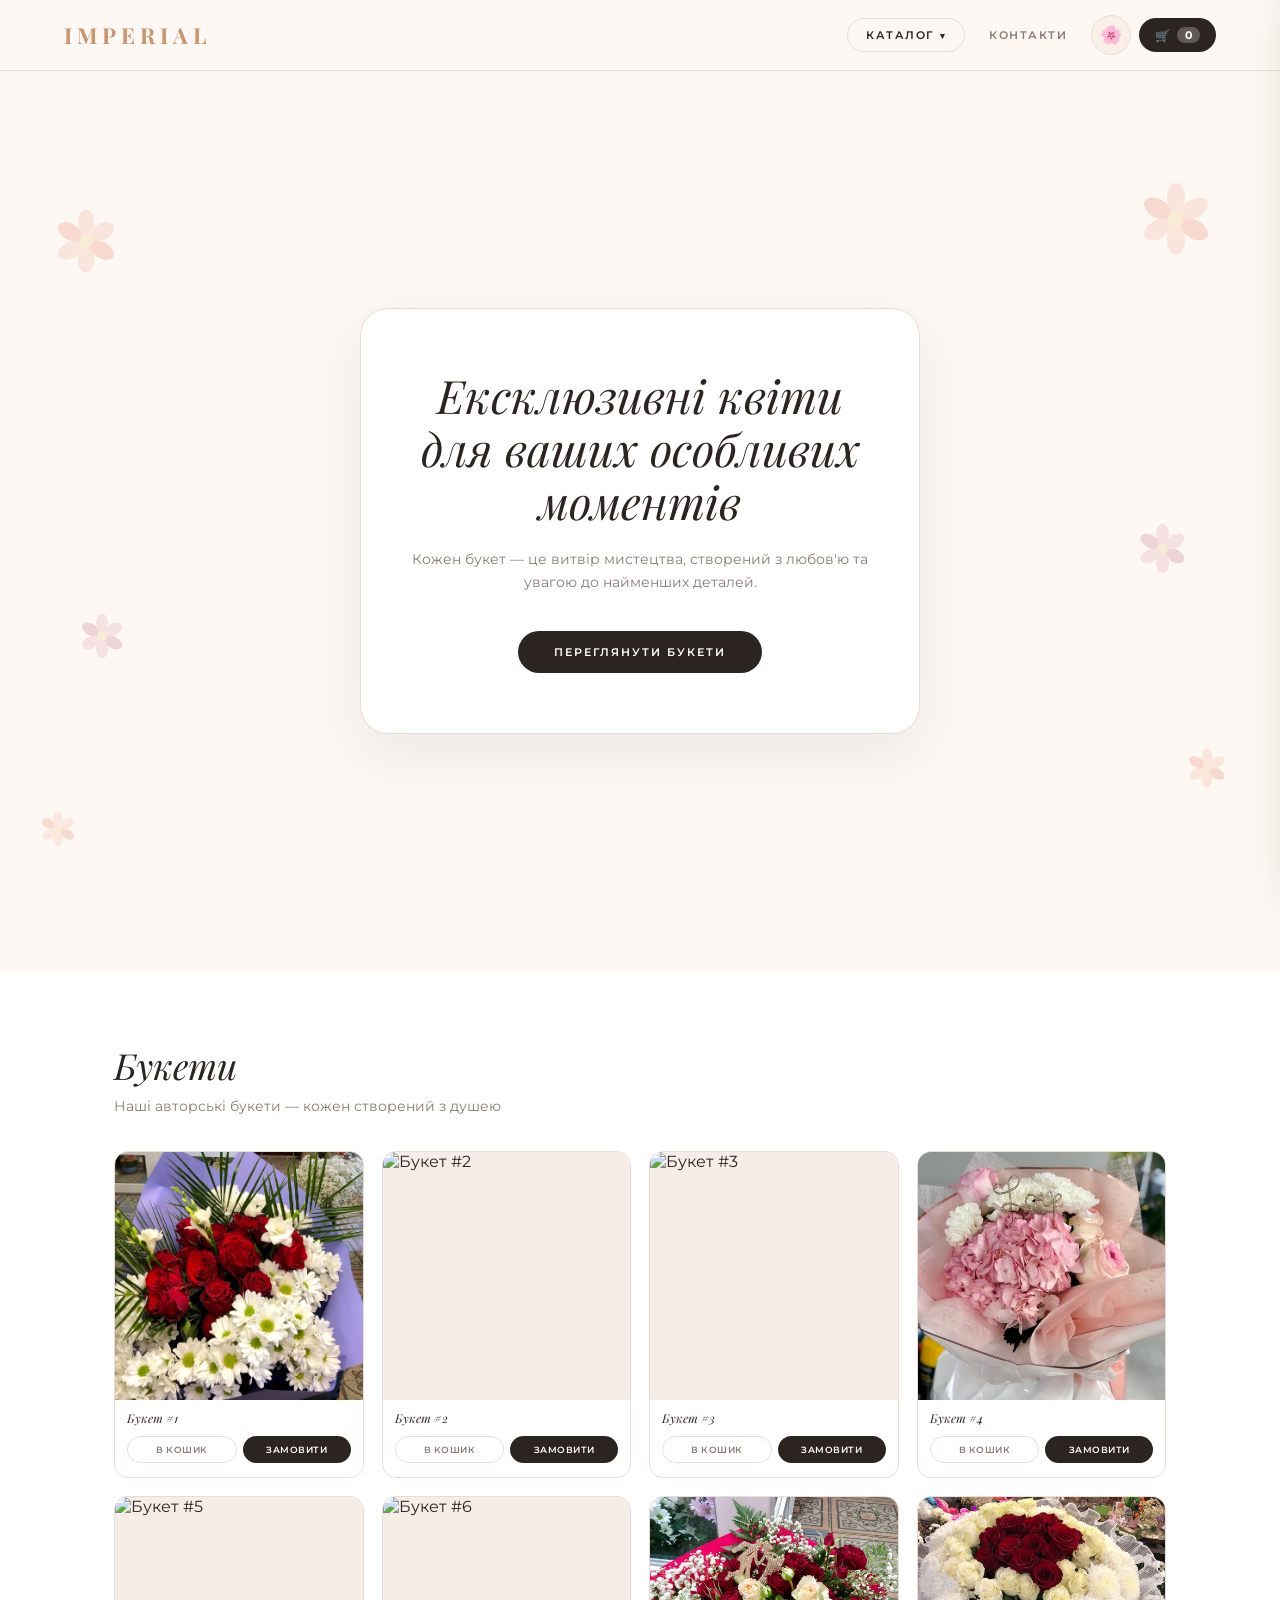
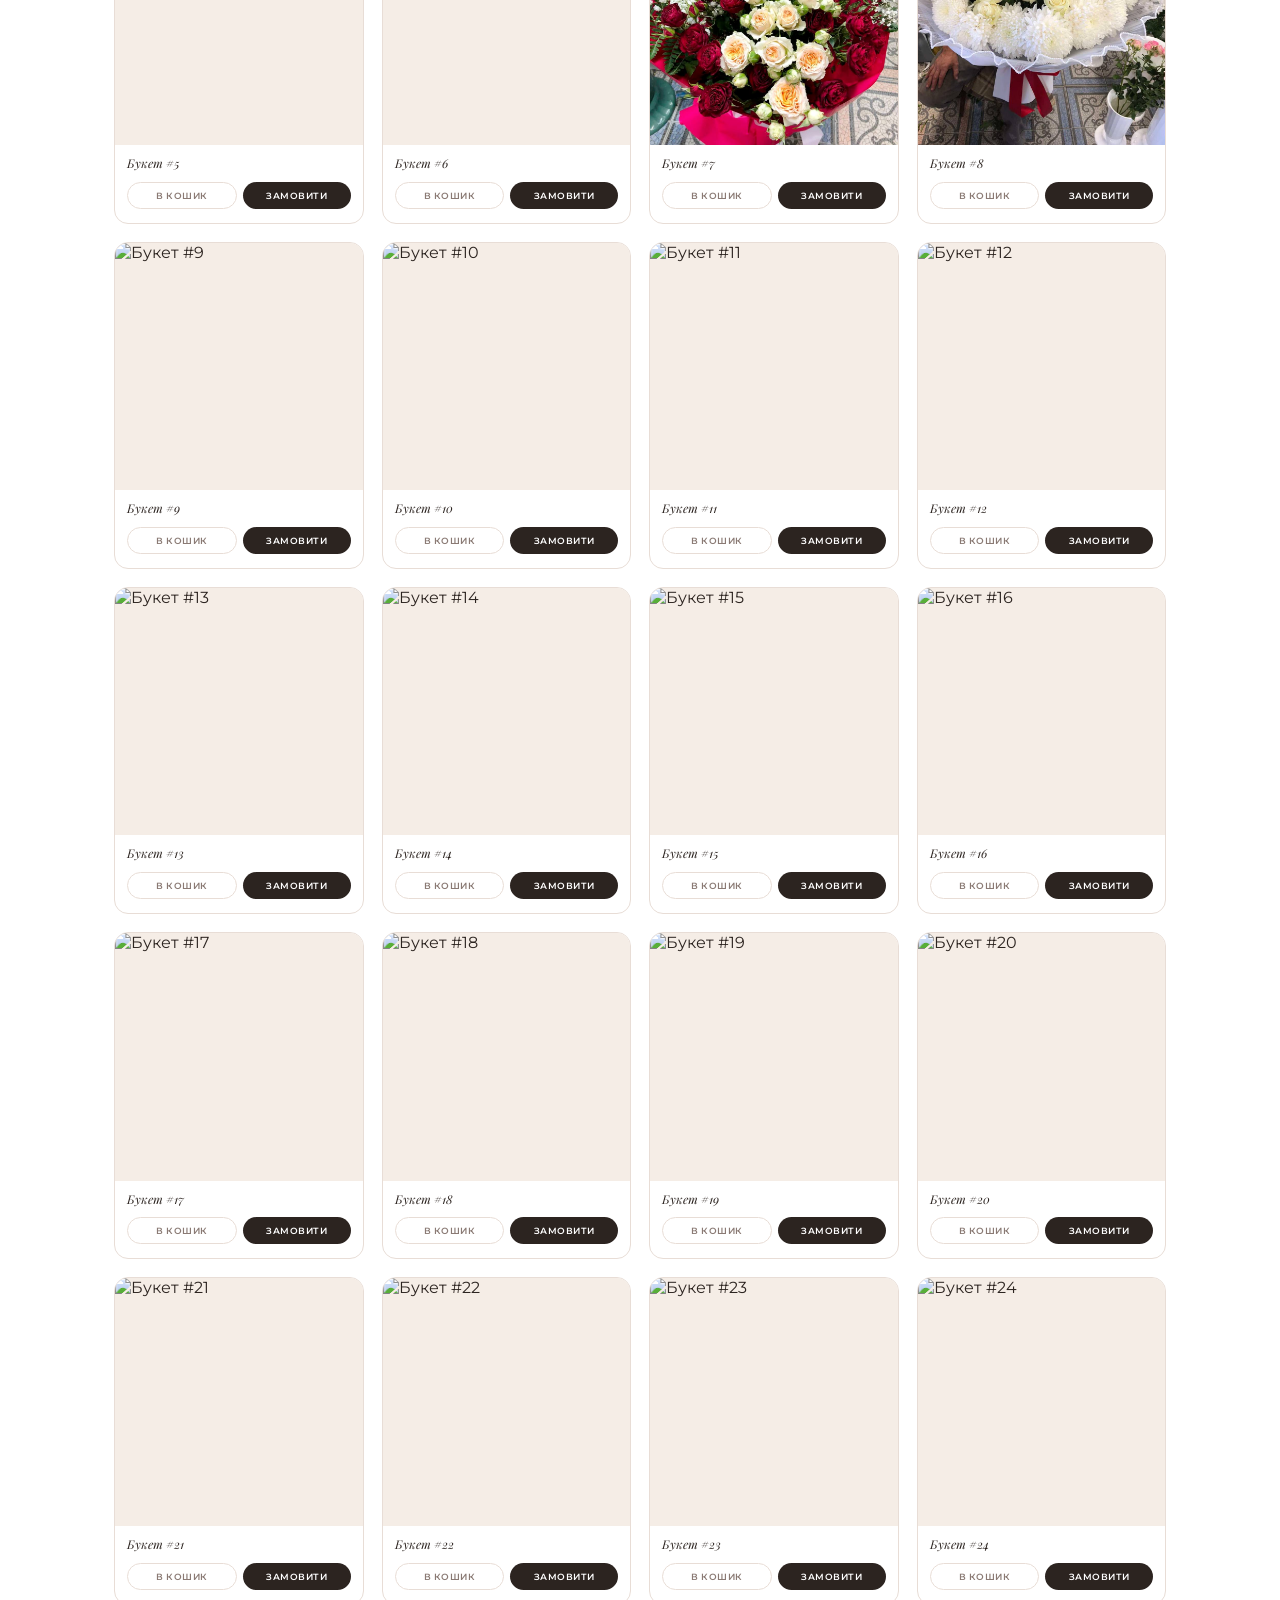
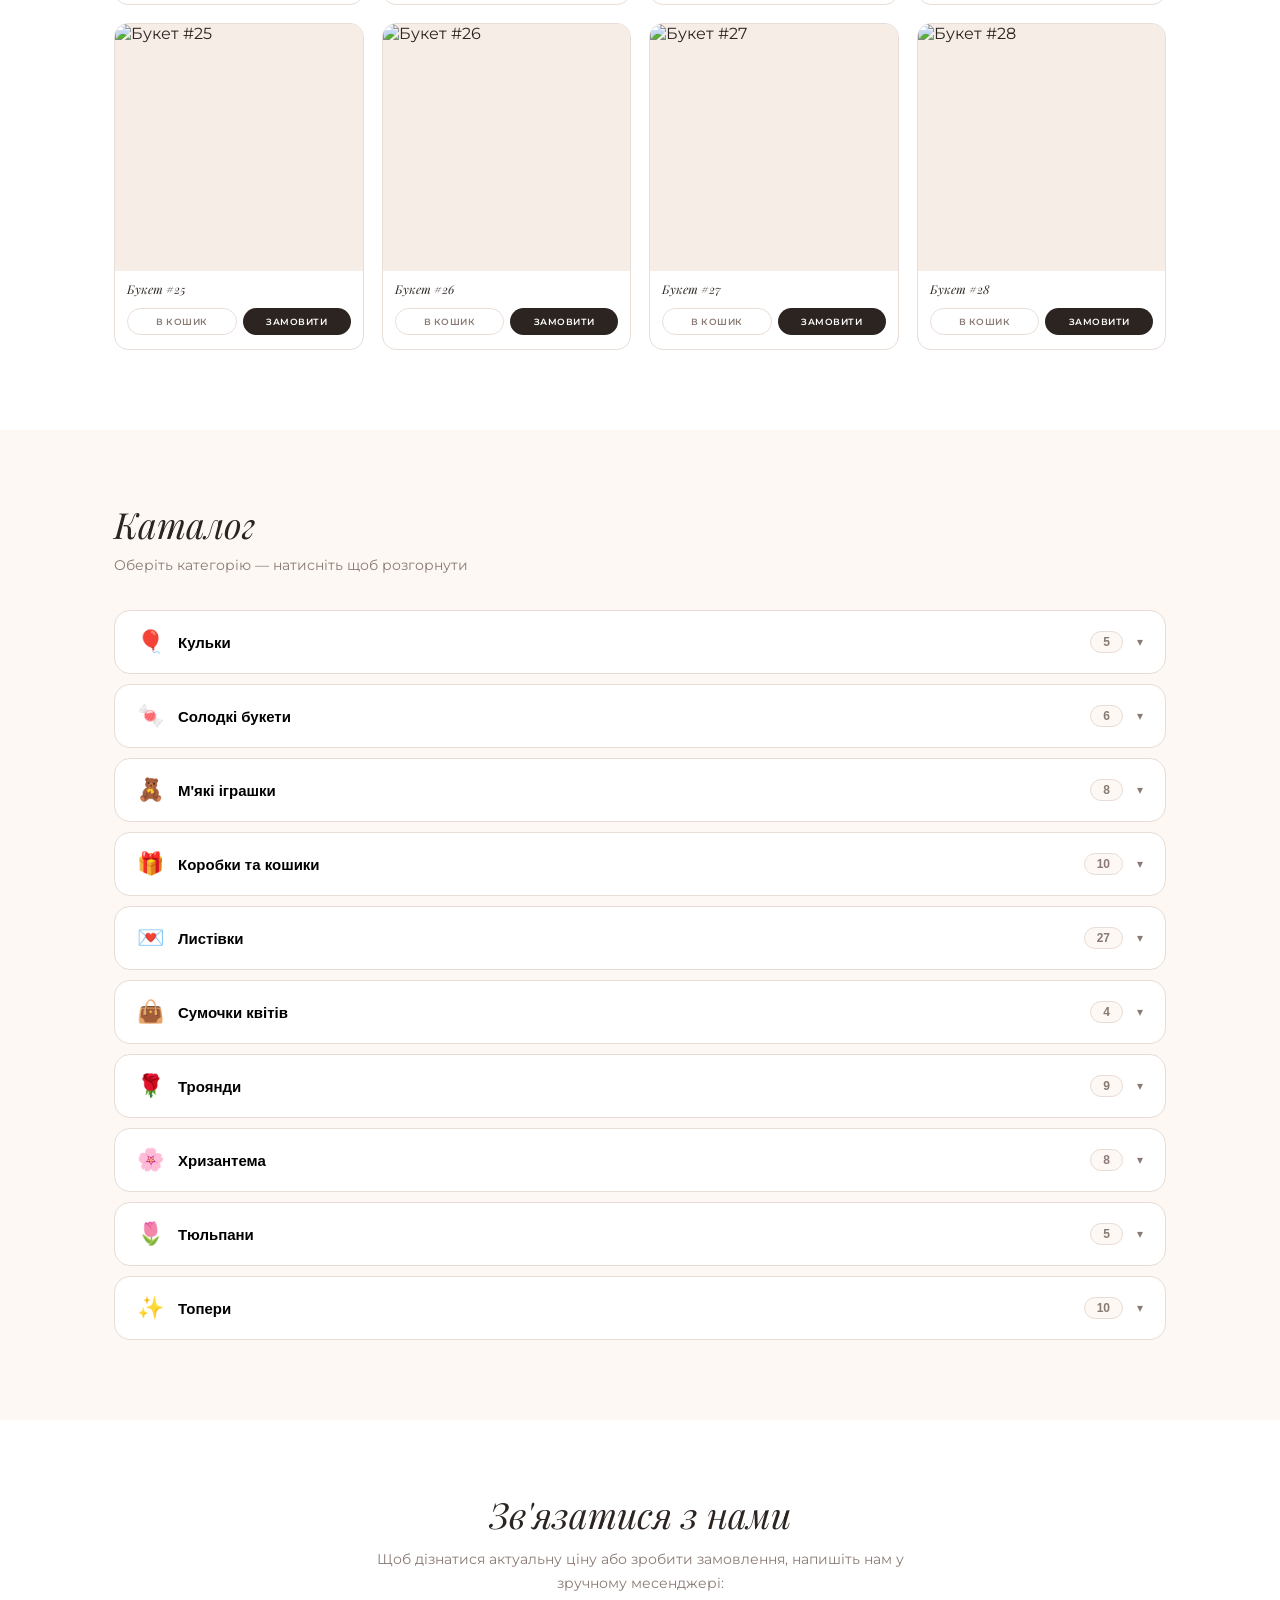
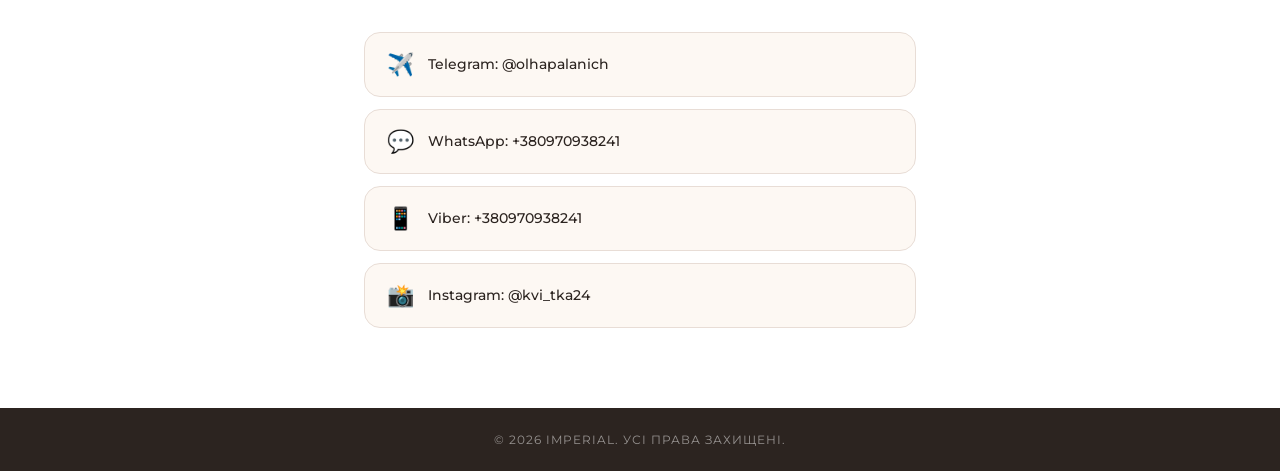
==== commit d98f6204: "update" ====
--- a/index.html
+++ b/index.html
@@ -190,6 +190,19 @@
 .modal-cancel:hover { background:var(--border); }
 
 /* toast */
+/* Instagram warning popup */
+.ig-warn-bg { display:none; position:fixed; inset:0; z-index:3000; background:rgba(44,36,32,.45); backdrop-filter:blur(4px); align-items:center; justify-content:center; padding:20px; }
+.ig-warn-bg.on { display:flex; }
+.ig-warn { background:white; border-radius:24px; padding:32px; width:100%; max-width:380px; box-shadow:0 30px 80px rgba(44,36,32,.2); text-align:center; }
+.ig-warn-ico { font-size:48px; margin-bottom:16px; display:block; }
+.ig-warn h3 { font-family:'Playfair Display',serif; font-style:italic; font-size:22px; font-weight:400; margin-bottom:12px; }
+.ig-warn p { font-size:13px; color:var(--muted); line-height:1.7; margin-bottom:24px; }
+.ig-warn p b { color:var(--text); }
+.ig-warn-open { display:block; width:100%; padding:14px; border-radius:14px; background:var(--dark); border:none; color:white; font-family:'Montserrat',sans-serif; font-size:12px; font-weight:600; letter-spacing:1px; text-transform:uppercase; cursor:pointer; transition:.25s; margin-bottom:10px; text-decoration:none; text-align:center; box-sizing:border-box; }
+.ig-warn-open:hover { background:var(--accent); }
+.ig-warn-cancel { width:100%; padding:12px; border-radius:12px; border:1.5px solid var(--border); background:none; font-family:'Montserrat',sans-serif; font-size:12px; font-weight:600; cursor:pointer; color:var(--muted); transition:.2s; }
+.ig-warn-cancel:hover { background:var(--border); }
+
 .toast { position:fixed; bottom:30px; left:50%; transform:translateX(-50%) translateY(20px); background:var(--dark); color:white; padding:16px 24px; border-radius:16px; font-family:'Montserrat',sans-serif; font-size:13px; font-weight:500; z-index:9999; box-shadow:0 10px 40px rgba(0,0,0,.3); text-align:center; line-height:1.6; max-width:320px; opacity:0; transition:all .3s ease; pointer-events:none; }
 .toast.on { opacity:1; transform:translateX(-50%) translateY(0); }
 
@@ -267,7 +280,7 @@
   <div class="hero-card">
     <h1 class="hero-title">Ексклюзивні квіти для ваших особливих моментів</h1>
     <p class="hero-sub">Кожен букет — це витвір мистецтва, створений з любов'ю та увагою до найменших деталей.</p>
-    <button class="btn-dark" onclick="scrollTo('bouquets')">Переглянути букети</button>
+    <button class="btn-dark" onclick="goTo('bouquets')">Переглянути букети</button>
   </div>
 </section>
 
@@ -426,6 +439,22 @@
       <button class="modal-btn" onclick="modalSend('instagram')"><span class="mi">📸</span> Instagram</button>
     </div>
     <button class="modal-cancel" onclick="modalClose()">Скасувати</button>
+  </div>
+</div>
+
+
+<!-- APP WARNING POPUP (Viber / Instagram) -->
+<div class="ig-warn-bg" id="appWarn">
+  <div class="ig-warn">
+    <span class="ig-warn-ico" id="appWarnIco">📱</span>
+    <h3>Повідомлення скопійовано!</h3>
+    <p>Текст замовлення вже в буфері обміну.<br>
+    Натисніть кнопку нижче — відкриється <b id="appWarnApp">застосунок</b>.<br>
+    Там утримайте поле вводу та оберіть <b>«Вставити»</b>.</p>
+    <a class="ig-warn-open" id="appWarnLink" href="#" target="_blank" rel="noopener" onclick="appWarnClose(); appWarnFallback(this)">
+      Відкрити <span id="appWarnApp2">застосунок</span> →
+    </a>
+    <button class="ig-warn-cancel" onclick="appWarnClose()">Скасувати</button>
   </div>
 </div>
 
@@ -463,11 +492,11 @@
 
 // Build all grids on page load
 window.addEventListener('DOMContentLoaded', function() {
-  // Bouquets: images/images1/1.jpg ... 9.jpg
+  // Bouquets: images/images1/1.jpg ... 28.jpg
   var bq = document.getElementById('pgBouquets');
   if (bq) {
     var h = '';
-    for (var i = 1; i <= 9; i++) {
+    for (var i = 1; i <= 28; i++) {
       h += makeCard('Букет #' + i, 'images/images1/' + i + '.jpg');
     }
     bq.innerHTML = h;
@@ -491,7 +520,7 @@
 // ═══════════════════════════════
 // SCROLL HELPER
 // ═══════════════════════════════
-function scrollTo(id) {
+function goTo(id) {
   var el = document.getElementById(id);
   if (el) el.scrollIntoView({behavior: 'smooth'});
 }
@@ -525,7 +554,7 @@
 function ddGo(id) {
   ddClose();
   if (id === 'bouquets' || id === 'catalog') {
-    setTimeout(function() { scrollTo(id); }, 80);
+    setTimeout(function() { goTo(id); }, 80);
   } else {
     // Open accordion and scroll to it
     setTimeout(function() {
@@ -666,32 +695,41 @@
 // ═══════════════════════════════
 // MESSENGER SEND
 // ═══════════════════════════════
-function send(platform, msg) {
-  var enc = encodeURIComponent(msg);
-
-  if (platform === 'telegram') {
-    window.open('https://t.me/olhapalanic?text=' + enc, '_blank');
-
-  } else if (platform === 'whatsapp') {
-    window.open('https://wa.me/380970938241?text=' + enc, '_blank');
-
-  } else if (platform === 'viber') {
-    // Copy message, show toast, then open Viber
-    copyText(msg);
-    showToast('📋 <b>Повідомлення скопійовано!</b><br><small>Відкриваємо Viber — вставте текст у поле чату (утримайте → Вставити)</small>');
-    setTimeout(function() {
-      window.open('viber://chat?number=%2B380970938241', '_blank');
-    }, 1800);
-
-  } else if (platform === 'instagram') {
-    // Copy message, show toast, then open Instagram
-    if (msg) copyText(msg);
-    showToast('📋 <b>Повідомлення скопійовано!</b><br><small>Відкриваємо Instagram — вставте текст у Direct (утримайте → Вставити)</small>');
-    setTimeout(function() {
-      window.open('https://instagram.com/kvi_tka24', '_blank');
-    }, 1800);
-  }
-}
+    function send(platform, msg) {
+        var enc = encodeURIComponent(msg);
+        var isMobile = /iPhone|iPad|iPod|Android/i.test(navigator.userAgent);
+        var url = "";
+
+        if (platform === 'telegram') {
+            // На мобильных используем протокол tg://, на ПК — стандартную ссылку
+            url = isMobile
+                ? 'tg://resolve?domain=olhapalanich&text=' + enc
+                : 'https://t.me/olhapalanich?text=' + enc;
+
+        } else if (platform === 'whatsapp') {
+            url = 'https://wa.me/380970938241?text=' + enc;
+
+        } else if (platform === 'viber') {
+            copyText(msg);
+            showAppWarning('viber');
+            return;
+
+        } else if (platform === 'instagram') {
+            if (msg) copyText(msg);
+            showAppWarning('instagram');
+            return;
+        }
+
+        // Для Telegram и WhatsApp выполняем переход
+        if (url) {
+            if (isMobile) {
+                // На iOS window.open часто блокируется, используем прямую замену адреса
+                window.location.href = url;
+            } else {
+                window.open(url, '_blank');
+            }
+        }
+    }
 
 function copyText(text) {
   if (navigator.clipboard && navigator.clipboard.writeText) {
@@ -809,6 +847,50 @@
   send(bldMs, msg);
   sbClose();
 }
+
+// App warning popup (Viber / Instagram)
+// iOS Safari ONLY opens apps if user taps a real <a href> — no JS tricks work
+function showAppWarning(app) {
+  var isIg = (app === 'instagram');
+  // Viber: https link works on all platforms including iOS
+  // Instagram: deep link opens app directly; fallback to profile if app not installed
+  var url   = isIg ? 'instagram://user?username=kvi_tka24' : 'https://viber.com/+380970938241';
+  document.getElementById('appWarnIco').textContent  = isIg ? '📸' : '📱';
+  document.getElementById('appWarnApp').textContent  = isIg ? 'Instagram Direct' : 'Viber';
+  document.getElementById('appWarnApp2').textContent = isIg ? 'Instagram Direct' : 'Viber';
+  // For Instagram: try app deep link, with web fallback
+  // For Viber: https link works everywhere
+  if (isIg) {
+    // Try to open app; if not installed iOS will show error — add fallback
+    document.getElementById('appWarnLink').href = 'instagram://user?username=kvi_tka24';
+    document.getElementById('appWarnLink').setAttribute('data-fallback', 'https://www.instagram.com/kvi_tka24/');
+  } else {
+    document.getElementById('appWarnLink').href = url;
+    document.getElementById('appWarnLink').removeAttribute('data-fallback');
+  }
+  document.getElementById('appWarn').classList.add('on');
+}
+
+function appWarnClose() {
+  document.getElementById('appWarn').classList.remove('on');
+}
+
+
+// If Instagram app not installed — fallback to web after 2s
+function appWarnFallback(a) {
+  var fb = a.getAttribute('data-fallback');
+  if (!fb) return;
+  // If app didn't open within 2s, redirect to web
+  var t = setTimeout(function() {
+    window.location.href = fb;
+  }, 2000);
+  // Cancel fallback if page hides (app opened)
+  window.addEventListener('pagehide', function() { clearTimeout(t); }, {once: true});
+  document.addEventListener('visibilitychange', function() {
+    if (document.hidden) clearTimeout(t);
+  }, {once: true});
+}
+
 </script>
 </body>
 </html>
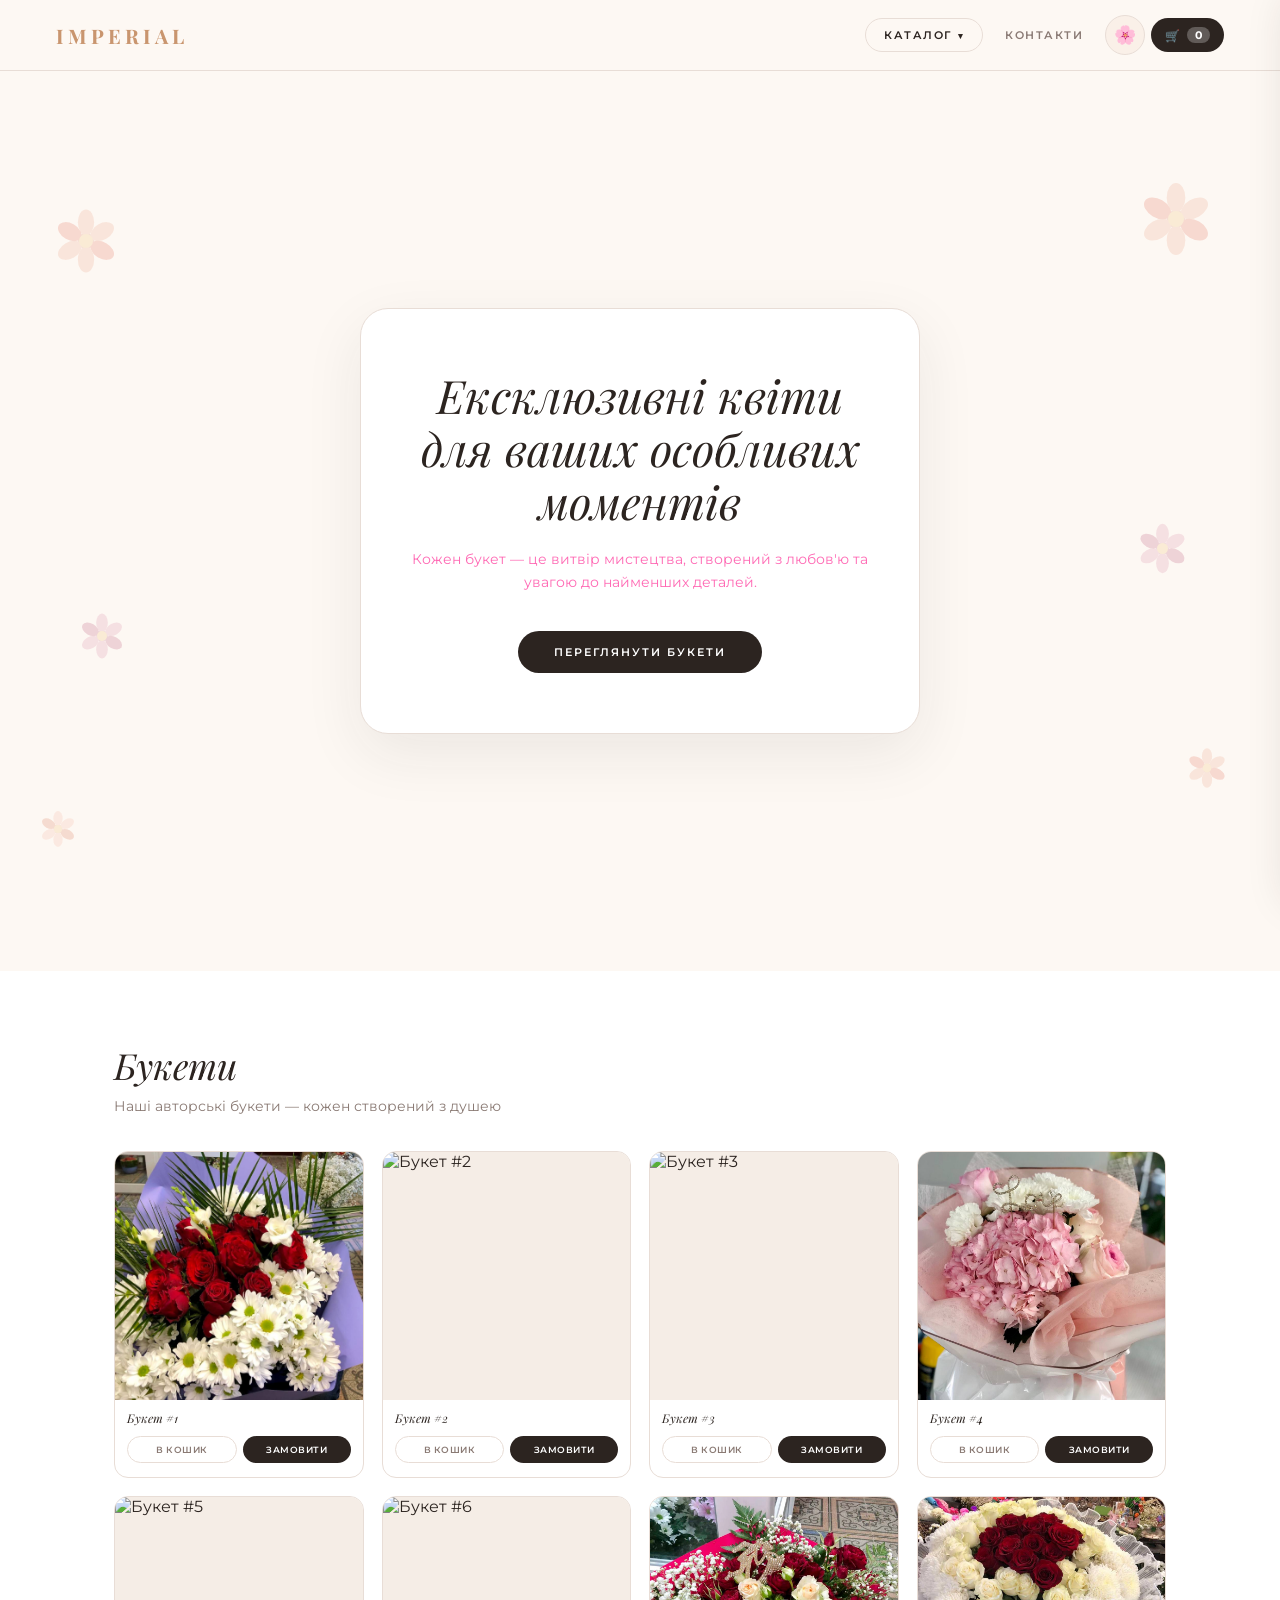
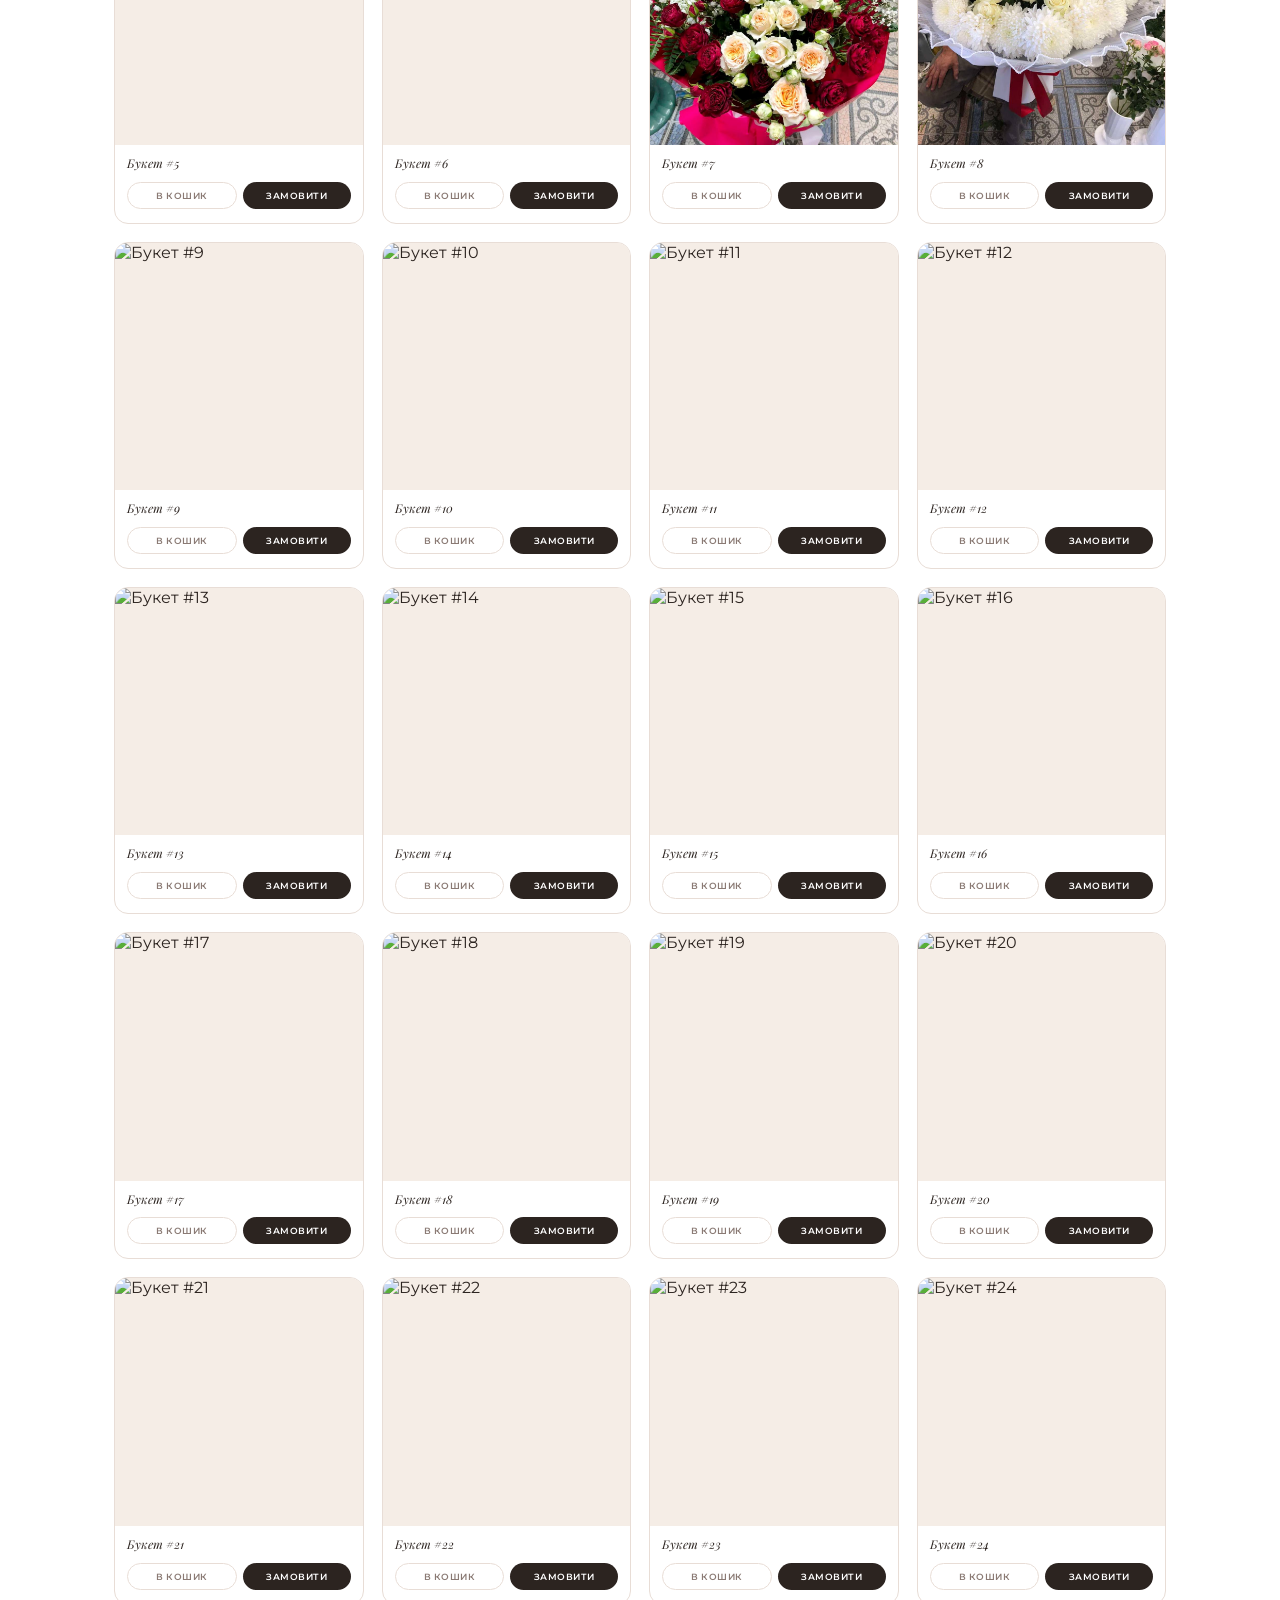
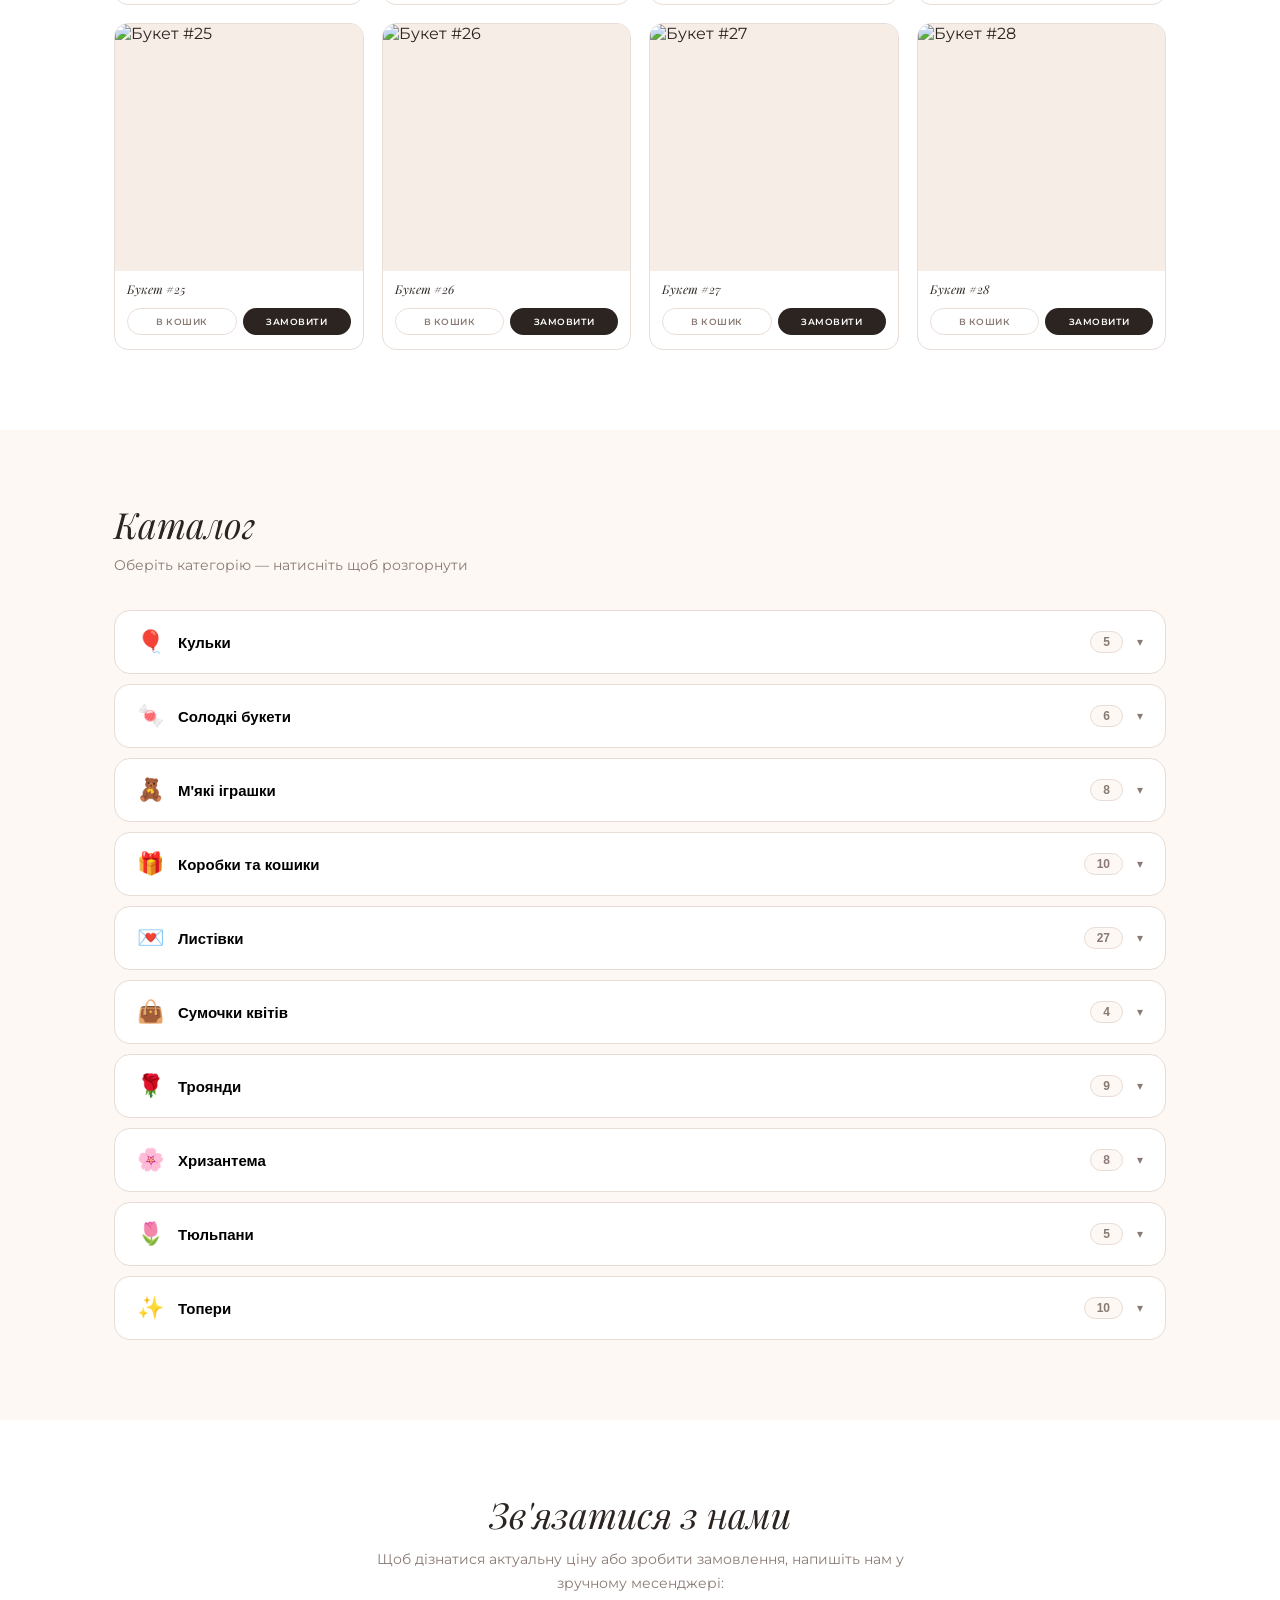
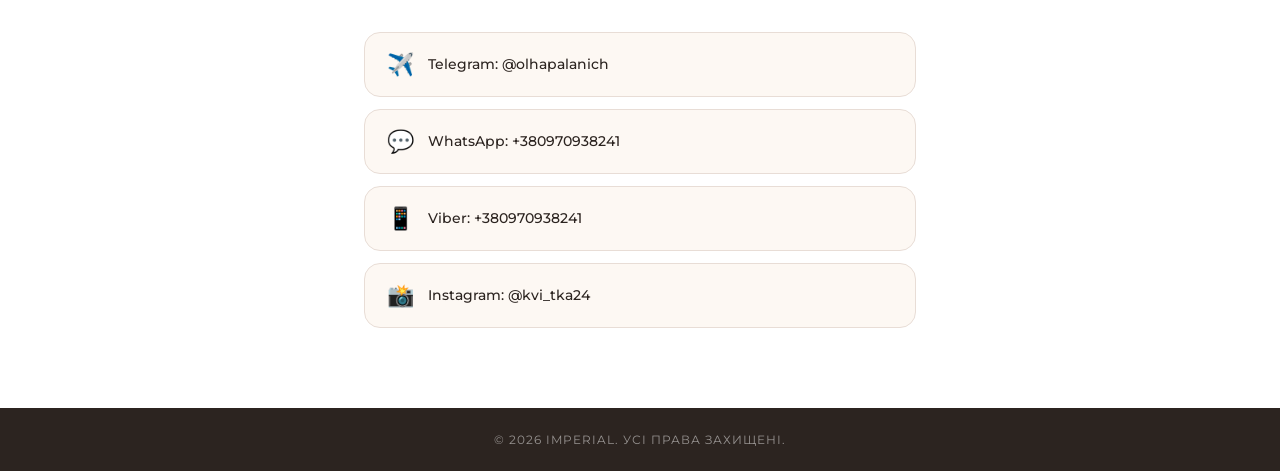
==== commit 91751c26: "update" ====
--- a/index.html
+++ b/index.html
@@ -2,7 +2,7 @@
 <html lang="uk">
 <head>
 <meta charset="UTF-8">
-<meta name="viewport" content="width=device-width, initial-scale=1.0">
+<meta name="viewport" content="width=device-width, initial-scale=1.0, viewport-fit=cover">
 <title>Imperial — Квіти та Подарунки</title>
 <link href="https://fonts.googleapis.com/css2?family=Playfair+Display:ital,wght@0,400;0,700;1,400&family=Montserrat:wght@400;500;600&display=swap" rel="stylesheet">
 <style>
@@ -18,13 +18,13 @@
 }
 * { margin:0; padding:0; box-sizing:border-box; }
 html { scroll-behavior:smooth; }
-body { font-family:'Montserrat',sans-serif; background:var(--bg); color:var(--text); }
+body { font-family:'Montserrat',sans-serif; background:var(--bg); color:var(--text); overflow-x:hidden; width:100%; }
 
 /* ─── HEADER ─── */
 .hdr { position:sticky; top:0; z-index:500; background:rgba(253,248,243,.96); backdrop-filter:blur(12px); border-bottom:1px solid var(--border); }
-.hdr-in { max-width:1200px; margin:0 auto; padding:0 24px; height:70px; display:flex; align-items:center; justify-content:space-between; }
-.logo { font-family:'Playfair Display',serif; font-size:22px; letter-spacing:5px; font-weight:700; color:var(--accent); text-decoration:none; }
-.nav { display:flex; align-items:center; gap:8px; }
+.hdr-in { max-width:1200px; margin:0 auto; padding:0 16px; height:70px; display:flex; align-items:center; justify-content:space-between; width:100%; }
+.logo { font-family:'Playfair Display',serif; font-size:20px; letter-spacing:4px; font-weight:700; color:var(--accent); text-decoration:none; flex-shrink:0; }
+.nav { display:flex; align-items:center; gap:6px; flex-shrink:0; }
 
 /* catalog dropdown */
 .dd-wrap { position:relative; }
@@ -46,12 +46,12 @@
 .nav-a:hover { color:var(--text); background:var(--accent-light); }
 .build-btn { width:40px; height:40px; border-radius:50%; background:var(--accent-light); border:1.5px solid var(--border); font-size:18px; cursor:pointer; transition:.2s; display:flex; align-items:center; justify-content:center; }
 .build-btn:hover { background:var(--accent); }
-.cart-btn { display:flex; align-items:center; gap:7px; padding:9px 16px; background:var(--dark); border:none; border-radius:30px; cursor:pointer; color:white; font-family:'Montserrat',sans-serif; font-size:12px; font-weight:600; transition:.2s; }
+.cart-btn { display:flex; align-items:center; gap:7px; padding:9px 14px; background:var(--dark); border:none; border-radius:30px; cursor:pointer; color:white; font-family:'Montserrat',sans-serif; font-size:12px; font-weight:600; transition:.2s; white-space:nowrap; flex-shrink:0; }
 .cart-btn:hover { background:var(--accent); }
 .cart-n { background:rgba(255,255,255,.25); color:white; border-radius:20px; padding:1px 8px; font-size:11px; font-weight:700; min-width:20px; text-align:center; }
 
 /* ─── HERO ─── */
-.hero { min-height:100svh; display:flex; align-items:center; justify-content:center; text-align:center; position:relative; overflow:hidden; padding:80px 24px; }
+.hero { min-height:100svh; display:flex; align-items:center; justify-content:center; text-align:center; position:relative; overflow:hidden; padding:80px 16px; width:100%; }
 .hero-fl { position:absolute; inset:0; pointer-events:none; }
 .fl { position:absolute; opacity:.35; }
 @keyframes fa { 0%,100%{transform:translateY(0) rotate(-5deg)} 50%{transform:translateY(-14px) rotate(5deg)} }
@@ -107,7 +107,7 @@
 .contacts-inner h2 { font-family:'Playfair Display',serif; font-style:italic; font-size:36px; font-weight:400; margin-bottom:10px; }
 .contacts-inner > p { font-size:14px; color:var(--muted); margin-bottom:36px; line-height:1.7; }
 .cc { display:flex; flex-direction:column; gap:12px; }
-.cc-btn { display:flex; align-items:center; gap:14px; padding:18px 22px; background:var(--bg); border:1px solid var(--border); border-radius:16px; cursor:pointer; color:var(--text); font-family:'Montserrat',sans-serif; font-size:14px; font-weight:500; transition:.2s; text-align:left; }
+.cc-btn { display:flex; align-items:center; gap:14px; padding:18px 22px; background:var(--bg); border:1px solid var(--border); border-radius:16px; cursor:pointer; color:var(--text); font-family:'Montserrat',sans-serif; font-size:14px; font-weight:500; transition:.2s; text-align:left; text-decoration:none; }
 .cc-btn:hover { background:var(--accent-light); border-color:var(--accent); transform:translateX(4px); }
 .cc-ico { font-size:22px; flex-shrink:0; }
 
@@ -208,15 +208,28 @@
 
 /* mobile */
 @media(max-width:768px) {
-  .sb { width:min(100vw,400px); }
+  .sb { width:100vw; max-width:420px; }
   .hero-title { font-size:32px; }
-  .hero-card { padding:40px 28px; }
+  .hero-card { padding:40px 28px; max-width:100%; }
   .pg { grid-template-columns:repeat(2,1fr); gap:12px; }
+  .sec-in { padding:0 16px; }
+  .contacts-inner { padding:0 16px; }
 }
 @media(max-width:480px) {
   .nav-a { display:none; }
-  .hero-card { padding:30px 18px; }
-  .hero-title { font-size:27px; }
+  .hero-card { padding:28px 16px; max-width:100%; width:100%; }
+  .hero-title { font-size:26px; }
+  .hero-sub { font-size:13px; }
+  .dd-trigger { padding:10px 14px; font-size:11px; background:var(--accent-light); border-color:var(--accent); font-weight:700; letter-spacing:1px; }
+  .build-btn { width:46px; height:46px; font-size:22px; background:var(--accent); border-color:var(--accent); box-shadow:0 4px 14px rgba(201,149,110,.4); }
+  .cart-btn { padding:10px 12px; }
+  .logo { font-size:18px; letter-spacing:3px; }
+  .pg { grid-template-columns:repeat(2,1fr); gap:10px; }
+  .acc-head { padding:14px 16px; }
+  .acc-lbl { font-size:14px; }
+  .section { padding:50px 0 60px; }
+  .sec-hdr { margin-bottom:24px; }
+  .sec-hdr h2 { font-size:28px; }
 }
 </style>
 </head>
@@ -232,7 +245,7 @@
           Каталог <span class="dd-arrow">▾</span>
         </button>
         <div class="dd-menu" id="ddMenu">
-          <button class="dd-btn all" onclick="ddGo('bouquets')">💐 Букети <span class="cnt">9</span></button>
+          <button class="dd-btn all" onclick="ddGo('bouquets')">💐 Букети <span class="cnt">28</span></button>
           <div class="dd-sep"></div>
           <button class="dd-btn" onclick="ddGo('kulky')">🎈 Кульки <span class="cnt">5</span></button>
           <button class="dd-btn" onclick="ddGo('solodki')">🍬 Солодкі букети <span class="cnt">6</span></button>
@@ -279,7 +292,7 @@
   </div>
   <div class="hero-card">
     <h1 class="hero-title">Ексклюзивні квіти для ваших особливих моментів</h1>
-    <p class="hero-sub">Кожен букет — це витвір мистецтва, створений з любов'ю та увагою до найменших деталей.</p>
+    <p class="hero-sub" style="color:#FF69B4">Кожен букет — це витвір мистецтва, створений з любов'ю та увагою до найменших деталей.</p>
     <button class="btn-dark" onclick="goTo('bouquets')">Переглянути букети</button>
   </div>
 </section>
@@ -355,8 +368,8 @@
     <div class="cc">
       <button class="cc-btn" onclick="send('telegram','Вітаю! Хочу дізнатися більше про ваші квіти та подарунки 🌸')"><span class="cc-ico">✈️</span> Telegram: @olhapalanich</button>
       <button class="cc-btn" onclick="send('whatsapp','Вітаю! Хочу дізнатися більше про ваші квіти та подарунки 🌸')"><span class="cc-ico">💬</span> WhatsApp: +380970938241</button>
-      <button class="cc-btn" onclick="send('viber','Вітаю! Хочу дізнатися більше про ваші квіти та подарунки 🌸')"><span class="cc-ico">📱</span> Viber: +380970938241</button>
-      <button class="cc-btn" onclick="send('instagram','')"><span class="cc-ico">📸</span> Instagram: @kvi_tka24</button>
+      <a class="cc-btn" href="viber://chat?number=%2B380970938241"><span class="cc-ico">📱</span> Viber: +380970938241</a>
+      <a class="cc-btn" href="https://www.instagram.com/kvi_tka24/" target="_blank" rel="noopener"><span class="cc-ico">📸</span> Instagram: @kvi_tka24</a>
     </div>
   </div>
 </section>
@@ -389,6 +402,7 @@
         <button class="ms-btn" data-m="viber" onclick="msSelect(this,'viber')">📱 Viber</button>
         <button class="ms-btn" data-m="instagram" onclick="msSelect(this,'instagram')">📸 Instagram</button>
       </div>
+      <p style="font-size:11px;color:var(--muted);margin-bottom:10px;line-height:1.5">⚠️ Viber та Instagram на iPhone можуть не спрацювати — рекомендуємо Telegram або WhatsApp</p>
       <button class="order-btn" onclick="cartSend()">Оформити замовлення 🌸</button>
     </div>
   </div>
@@ -422,6 +436,7 @@
         <button class="ms-btn" data-bm="viber" onclick="bldMsSelect(this,'viber')">📱 Viber</button>
         <button class="ms-btn" data-bm="instagram" onclick="bldMsSelect(this,'instagram')">📸 Instagram</button>
       </div>
+      <p style="font-size:11px;color:var(--muted);margin-bottom:10px;line-height:1.5">⚠️ Viber та Instagram на iPhone можуть не спрацювати — рекомендуємо Telegram або WhatsApp</p>
       <button class="order-btn" onclick="bldSend()">Надіслати замовлення 🌸</button>
     </div>
   </div>
@@ -435,9 +450,10 @@
     <div class="modal-btns">
       <button class="modal-btn" onclick="modalSend('telegram')"><span class="mi">✈️</span> Telegram</button>
       <button class="modal-btn" onclick="modalSend('whatsapp')"><span class="mi">💬</span> WhatsApp</button>
-      <button class="modal-btn" onclick="modalSend('viber')"><span class="mi">📱</span> Viber</button>
-      <button class="modal-btn" onclick="modalSend('instagram')"><span class="mi">📸</span> Instagram</button>
-    </div>
+      <button class="modal-btn" onclick="modalSend('viber')"><span class="mi">📱</span> Viber <span style="font-size:10px;color:var(--muted);margin-left:4px">⚠️ iOS</span></button>
+      <button class="modal-btn" onclick="modalSend('instagram')"><span class="mi">📸</span> Instagram <span style="font-size:10px;color:var(--muted);margin-left:4px">⚠️ iOS</span></button>
+    </div>
+    <p style="font-size:11px;color:var(--muted);margin-top:12px;line-height:1.5;text-align:center">⚠️ Viber та Instagram на iPhone можуть не спрацювати — рекомендуємо Telegram або WhatsApp</p>
     <button class="modal-cancel" onclick="modalClose()">Скасувати</button>
   </div>
 </div>
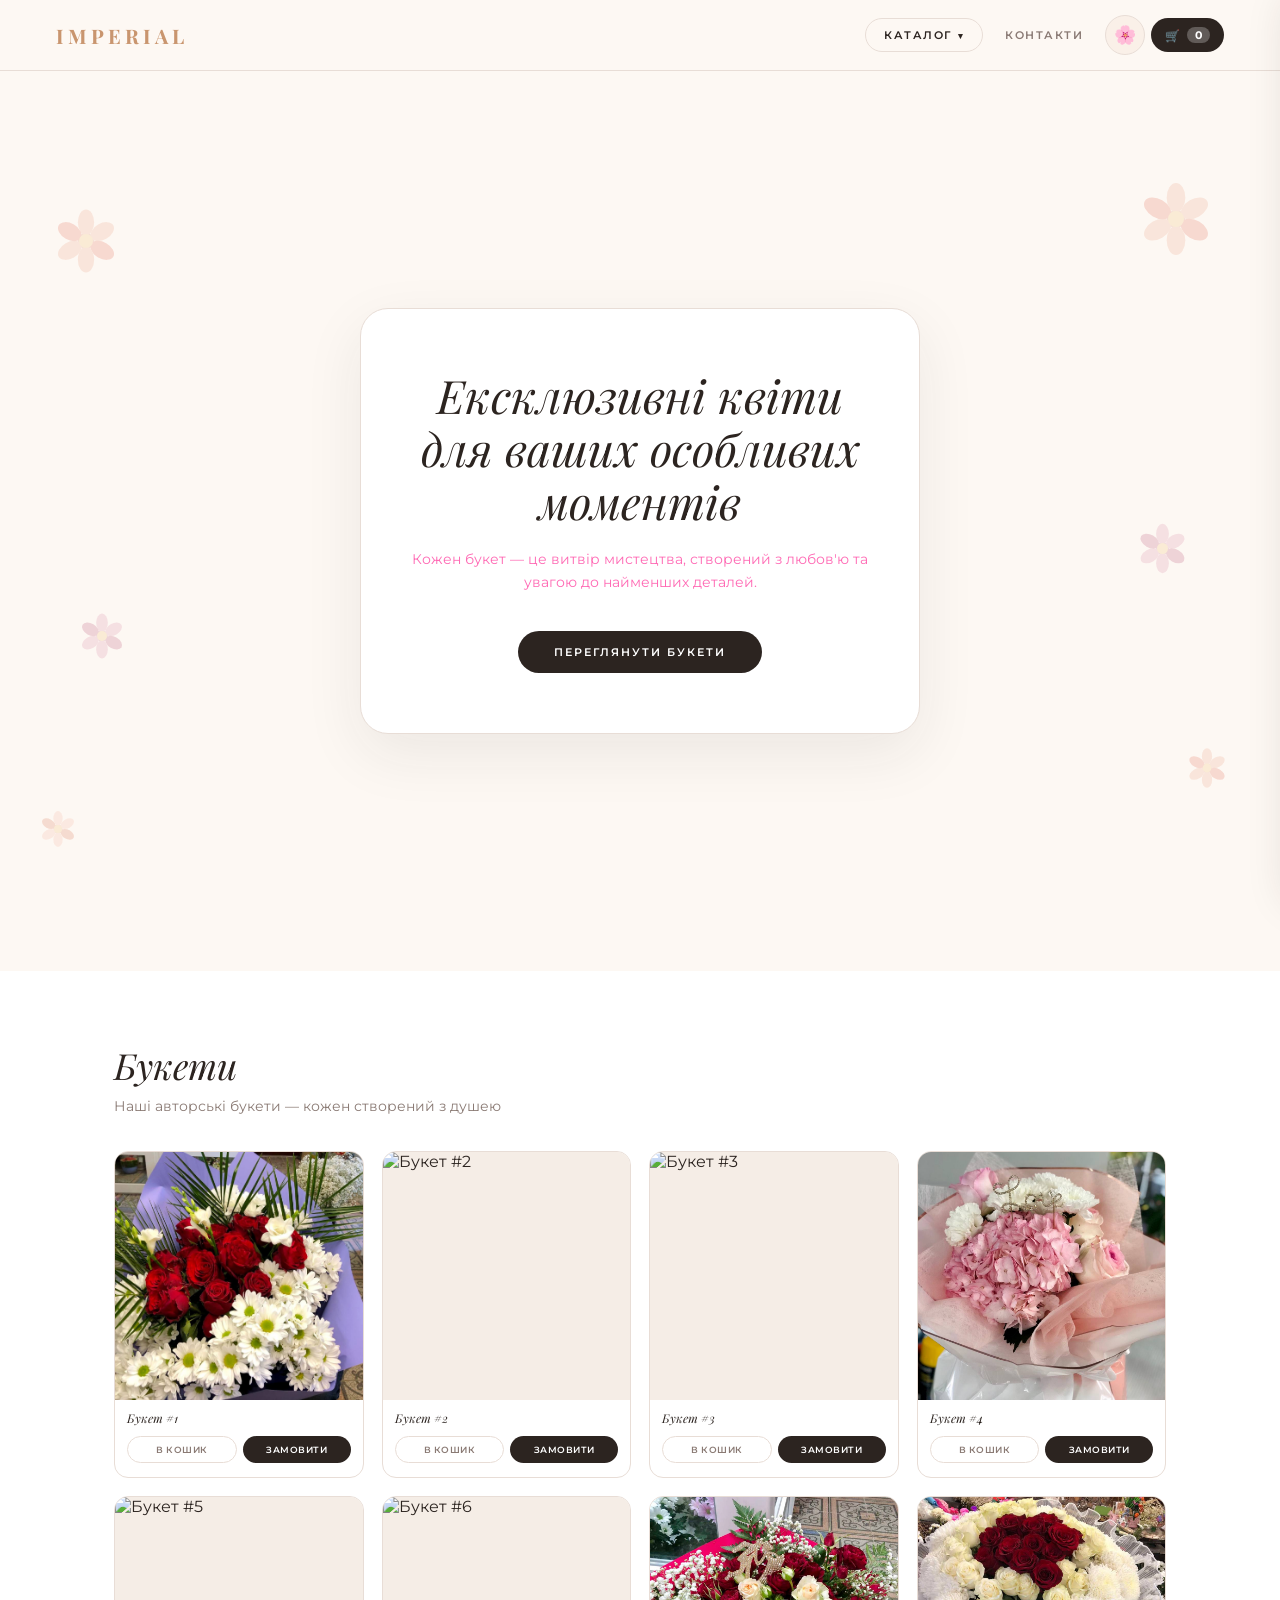
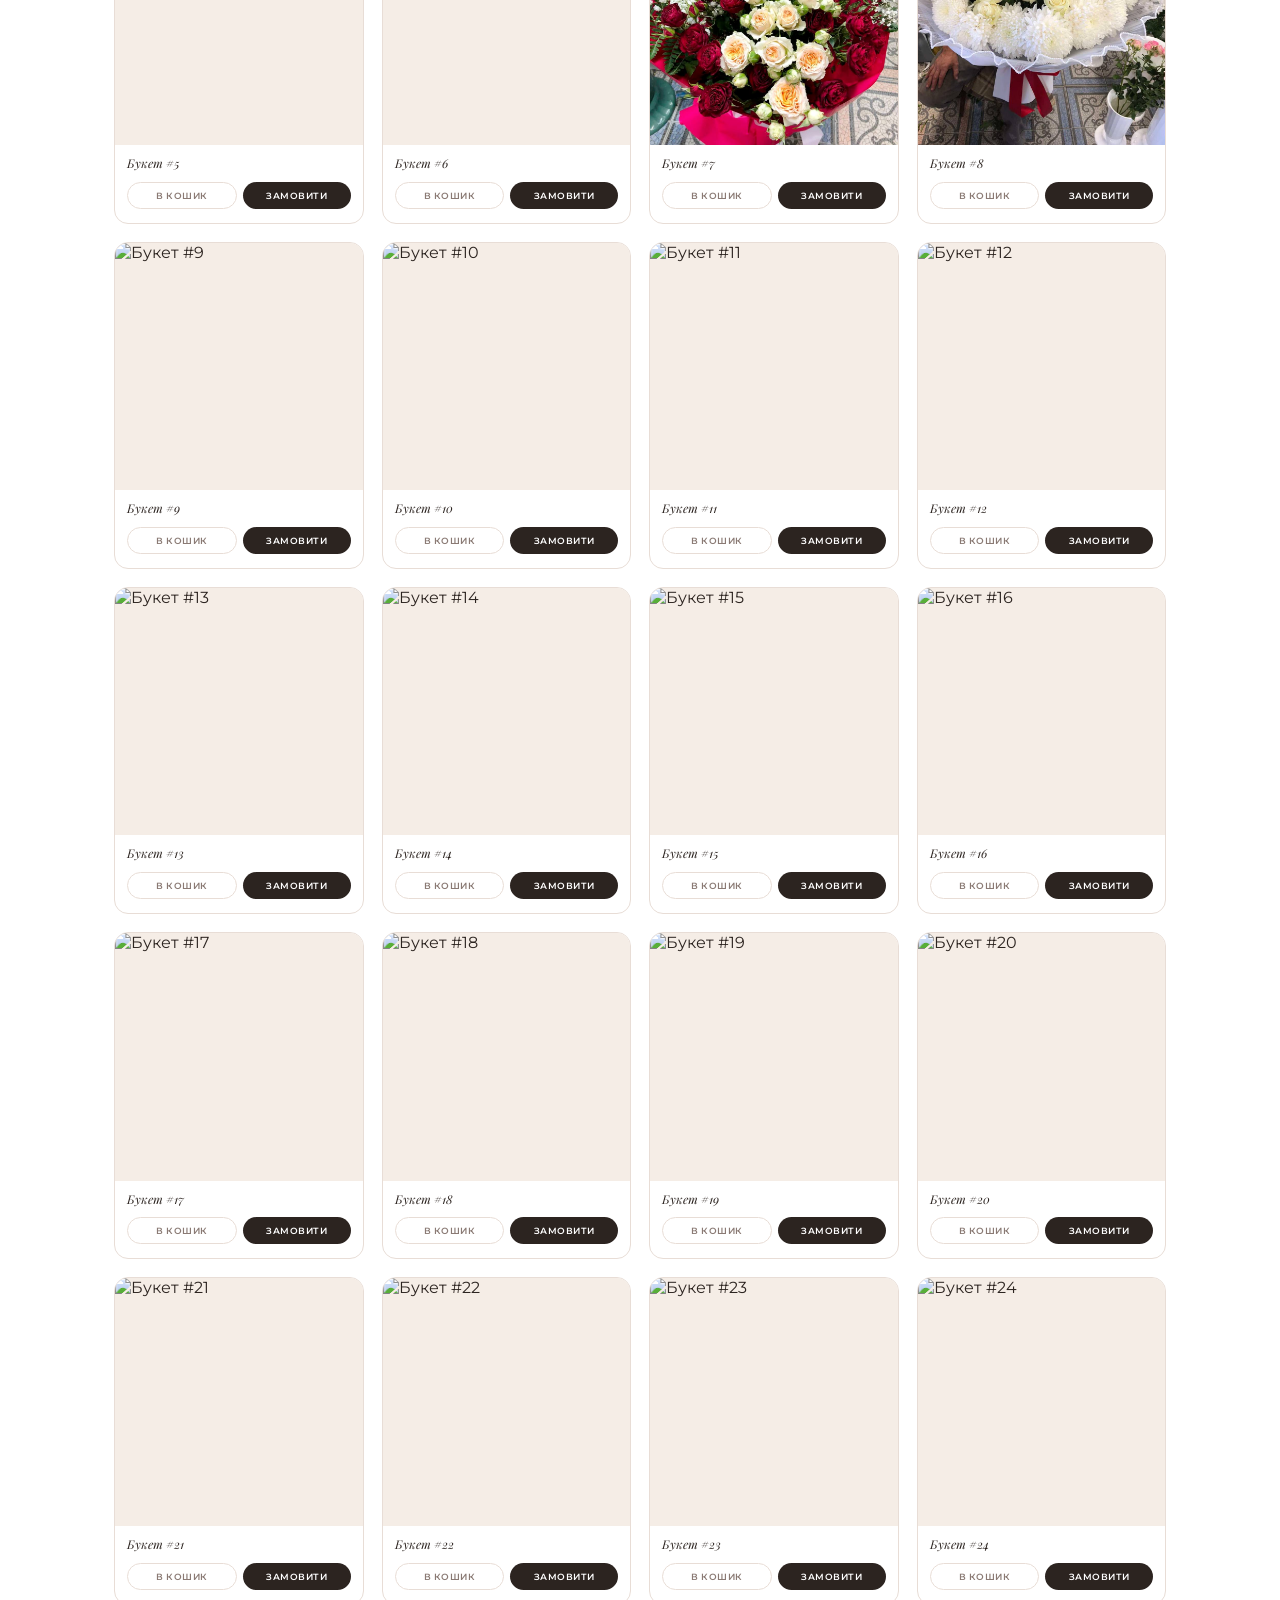
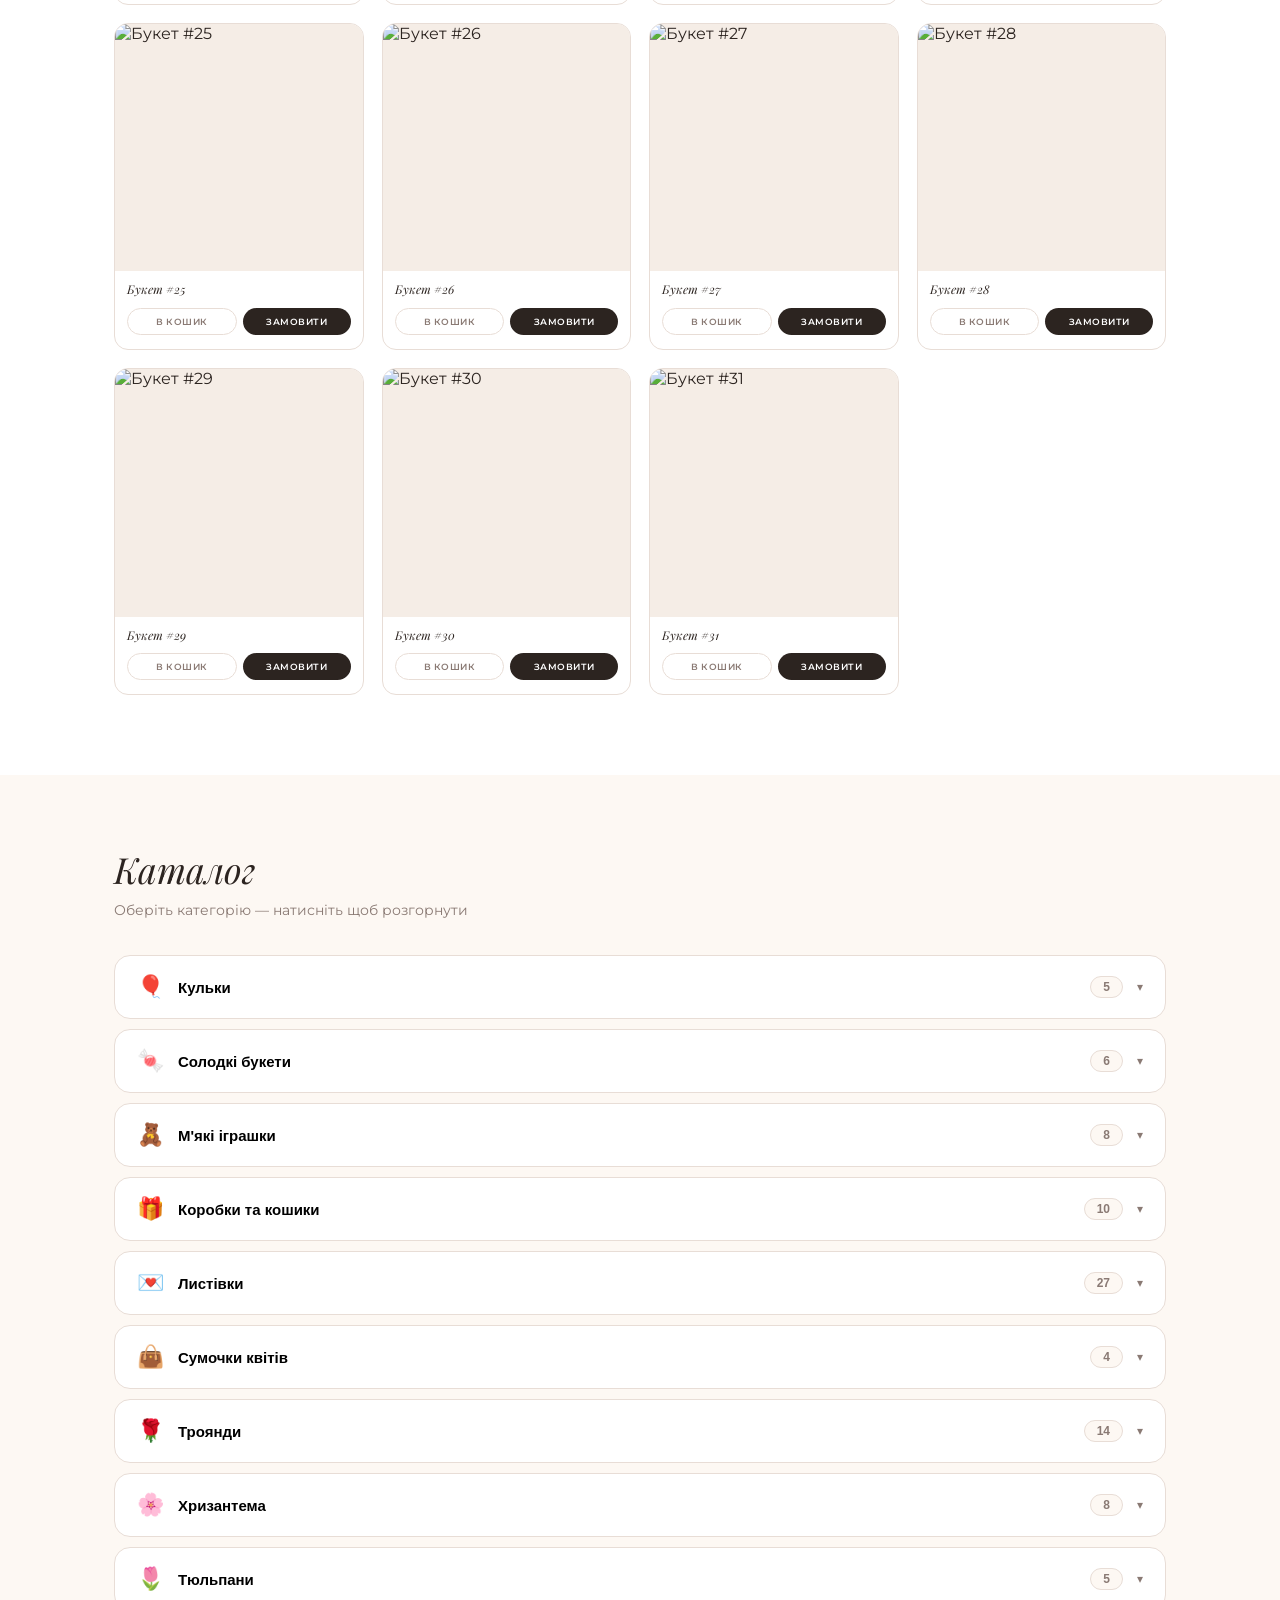
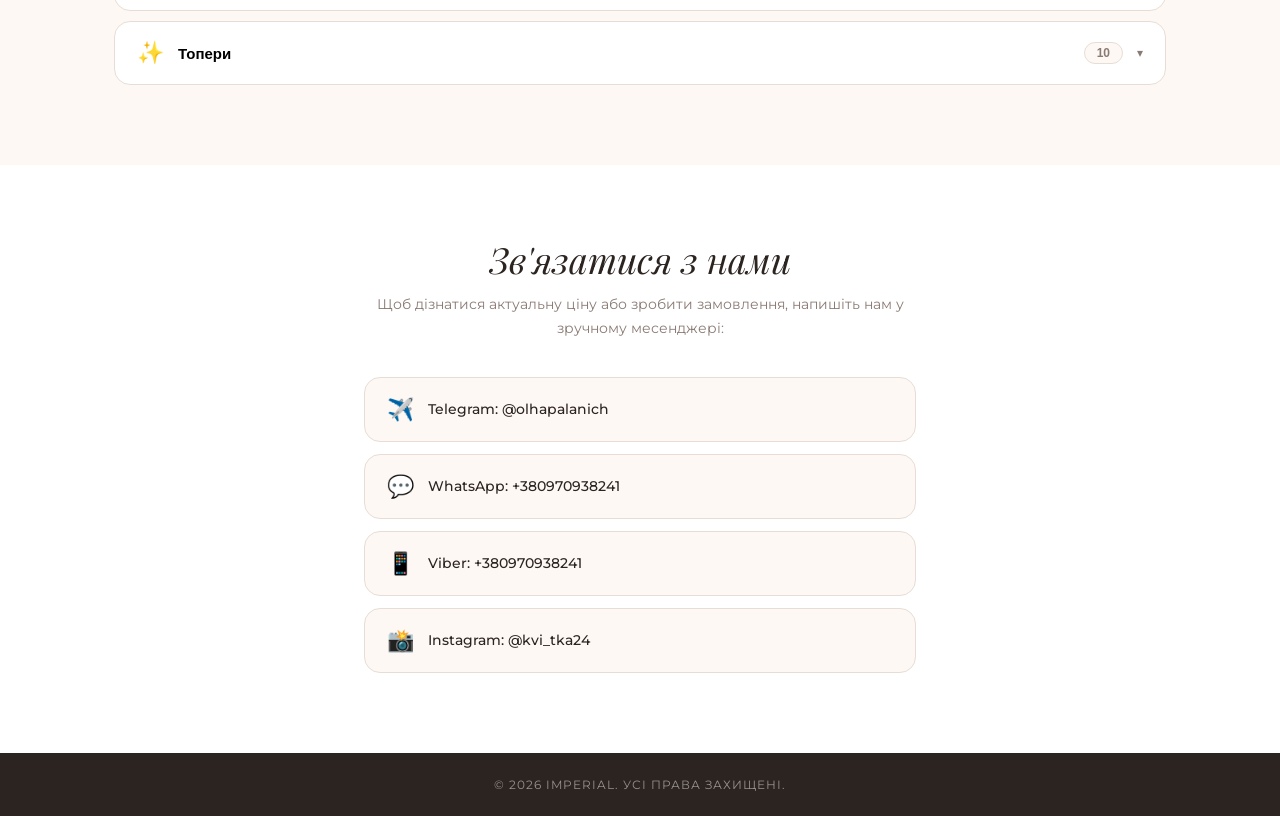
==== commit bd054992: "update" ====
--- a/index.html
+++ b/index.html
@@ -245,7 +245,7 @@
           Каталог <span class="dd-arrow">▾</span>
         </button>
         <div class="dd-menu" id="ddMenu">
-          <button class="dd-btn all" onclick="ddGo('bouquets')">💐 Букети <span class="cnt">28</span></button>
+          <button class="dd-btn all" onclick="ddGo('bouquets')">💐 Букети <span class="cnt">31</span></button>
           <div class="dd-sep"></div>
           <button class="dd-btn" onclick="ddGo('kulky')">🎈 Кульки <span class="cnt">5</span></button>
           <button class="dd-btn" onclick="ddGo('solodki')">🍬 Солодкі букети <span class="cnt">6</span></button>
@@ -253,7 +253,7 @@
           <button class="dd-btn" onclick="ddGo('korobky')">🎁 Коробки та кошики <span class="cnt">10</span></button>
           <button class="dd-btn" onclick="ddGo('listivky')">💌 Листівки <span class="cnt">27</span></button>
           <button class="dd-btn" onclick="ddGo('sumochky')">👜 Сумочки квітів <span class="cnt">4</span></button>
-          <button class="dd-btn" onclick="ddGo('troyandy')">🌹 Троянди <span class="cnt">9</span></button>
+          <button class="dd-btn" onclick="ddGo('troyandy')">🌹 Троянди <span class="cnt">14</span></button>
           <button class="dd-btn" onclick="ddGo('khrizantema')">🌸 Хризантема <span class="cnt">8</span></button>
           <button class="dd-btn" onclick="ddGo('tulpany')">🌷 Тюльпани <span class="cnt">5</span></button>
           <button class="dd-btn" onclick="ddGo('topery')">✨ Топери <span class="cnt">10</span></button>
@@ -341,7 +341,7 @@
         <div class="acc-body"><div class="pg" id="pg-sumochky"></div></div>
       </div>
       <div class="acc-block" id="acc-troyandy">
-        <button class="acc-head" onclick="accToggle('troyandy')"><span class="acc-ico">🌹</span><span class="acc-lbl">Троянди</span><span class="acc-num">9</span><span class="acc-arr">▾</span></button>
+        <button class="acc-head" onclick="accToggle('troyandy')"><span class="acc-ico">🌹</span><span class="acc-lbl">Троянди</span><span class="acc-num">14</span><span class="acc-arr">▾</span></button>
         <div class="acc-body"><div class="pg" id="pg-troyandy"></div></div>
       </div>
       <div class="acc-block" id="acc-khrizantema">
@@ -488,7 +488,7 @@
   {id:'korobky',     lbl:'Коробки та кошики', dir:'Коробки сумочки та корзини', p:'8',  n:10},
   {id:'listivky',    lbl:'Листівки',          dir:'Листівки',                   p:'9',  n:27},
   {id:'sumochky',    lbl:'Сумочки квітів',    dir:'Сумочки квітів',             p:'10', n:4 },
-  {id:'troyandy',    lbl:'Троянди',           dir:'троянди',                    p:'1',  n:9 },
+  {id:'troyandy',    lbl:'Троянди',           dir:'троянди',                    p:'1',  n:14 },
   {id:'khrizantema', lbl:'Хризантема',        dir:'Хризантема',                 p:'2',  n:8 },
   {id:'tulpany',     lbl:'Тюльпани',          dir:'Тюльпани',                   p:'3',  n:5 },
   {id:'topery',      lbl:'Топери',            dir:'Топери',                     p:'7',  n:10}
@@ -508,11 +508,11 @@
 
 // Build all grids on page load
 window.addEventListener('DOMContentLoaded', function() {
-  // Bouquets: images/images1/1.jpg ... 28.jpg
+  // Bouquets: images/images1/1.jpg ... 31.jpg
   var bq = document.getElementById('pgBouquets');
   if (bq) {
     var h = '';
-    for (var i = 1; i <= 28; i++) {
+    for (var i = 1; i <= 31; i++) {
       h += makeCard('Букет #' + i, 'images/images1/' + i + '.jpg');
     }
     bq.innerHTML = h;
